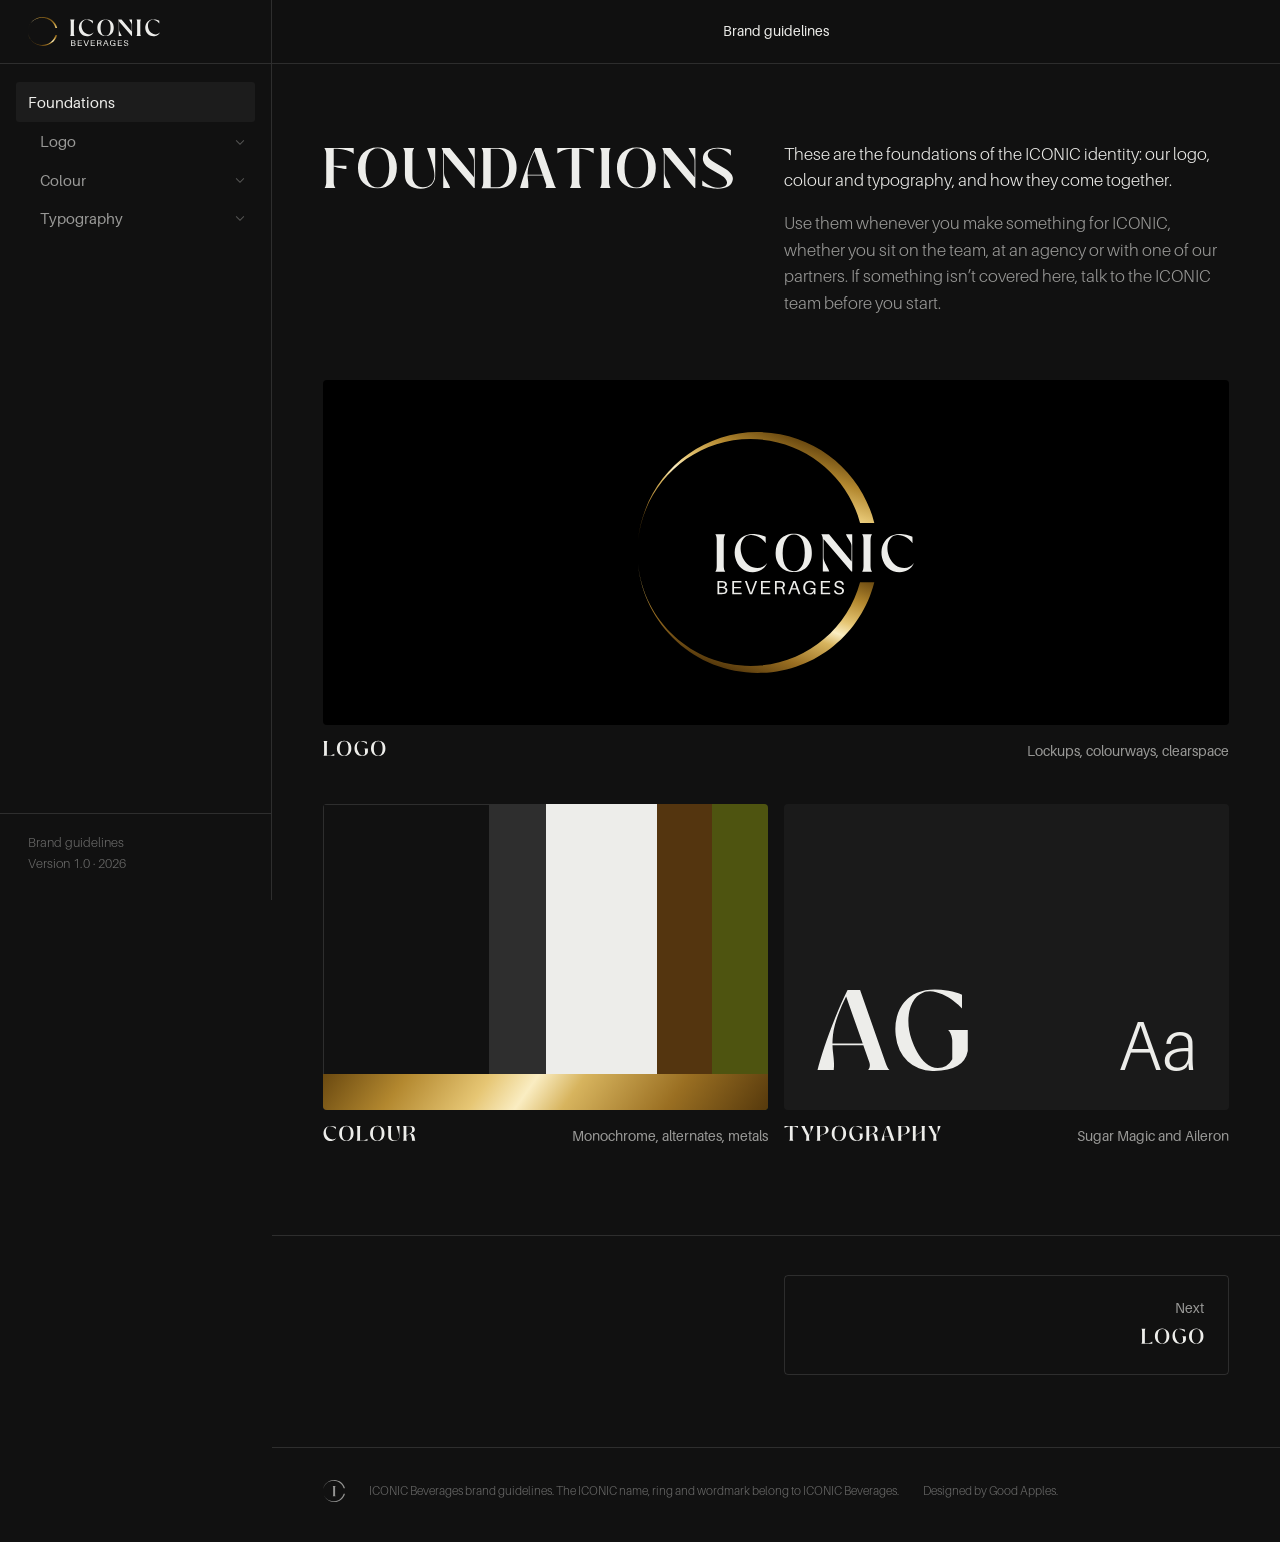
==== index.html @ c7756959 "ICONIC brand guidelines: Foundations site (logo, colour, typography) Static guidelines site modelled" ====
<!doctype html>
<html lang="en-AU">
<head>
<meta charset="utf-8">
<meta name="viewport" content="width=device-width, initial-scale=1">
<title>ICONIC Brand Guidelines</title>
<meta name="description" content="These are the foundations of the ICONIC identity: our logo, colour and typography, and how they come together.Use them whenever you make something for ICON">
<meta name="robots" content="noindex, nofollow">
<meta name="theme-color" content="#111111">
<link rel="icon" href="assets/logo/svg/icon-gold.svg" type="image/svg+xml">
<link rel="stylesheet" href="assets/css/site.css">
</head>
<body data-page="index">
<a class="skip" href="#main">Skip to content</a>

<aside class="sidebar" id="sidebar">
  <div class="sidebar-head">
    <a class="brand" href="index.html" aria-label="ICONIC Beverages brand guidelines home"><img src="assets/logo/svg/wide-stack-gold.svg" alt="ICONIC Beverages" width="150" height="34"></a>
  </div>
  <nav class="nav" aria-label="Guidelines">
    <a class="nav-root" href="index.html" aria-current="page">Foundations</a>
    <ul class="nav-pages">
<li class="nav-page"><a href="logo.html">Logo</a><ul class="nav-subs"><li><a href="logo.html#suite" data-spy="suite">Logo suite</a></li><li><a href="logo.html#anatomy" data-spy="anatomy">Anatomy</a></li><li><a href="logo.html#colourways" data-spy="colourways">Colourways</a></li><li><a href="logo.html#clearspace" data-spy="clearspace">Clearspace</a></li><li><a href="logo.html#minimum-size" data-spy="minimum-size">Minimum size</a></li><li><a href="logo.html#aura" data-spy="aura">Animated aura</a></li><li><a href="logo.html#co-branding" data-spy="co-branding">Co-branding</a></li><li><a href="logo.html#misuse" data-spy="misuse">Incorrect usage</a></li><li><a href="logo.html#downloads" data-spy="downloads">Downloads</a></li></ul></li>
<li class="nav-page"><a href="colour.html">Colour</a><ul class="nav-subs"><li><a href="colour.html#monochrome" data-spy="monochrome">Monochrome</a></li><li><a href="colour.html#alternates" data-spy="alternates">Colour alternates</a></li><li><a href="colour.html#metals" data-spy="metals">Metals</a></li><li><a href="colour.html#pairings" data-spy="pairings">Pairings</a></li><li><a href="colour.html#balance" data-spy="balance">Balance</a></li><li><a href="colour.html#misuse" data-spy="misuse">Incorrect usage</a></li><li><a href="colour.html#downloads" data-spy="downloads">Downloads</a></li></ul></li>
<li class="nav-page"><a href="typography.html">Typography</a><ul class="nav-subs"><li><a href="typography.html#sugar-magic" data-spy="sugar-magic">Sugar Magic</a></li><li><a href="typography.html#aileron" data-spy="aileron">Aileron</a></li><li><a href="typography.html#hierarchy" data-spy="hierarchy">Hierarchy</a></li><li><a href="typography.html#typesetting" data-spy="typesetting">Typesetting</a></li><li><a href="typography.html#fallbacks" data-spy="fallbacks">Fallback fonts</a></li><li><a href="typography.html#misuse" data-spy="misuse">Incorrect usage</a></li></ul></li>
    </ul>
  </nav>
  <div class="sidebar-foot">Brand guidelines<br>Version 1.0 &middot; 2026</div>
</aside>

<div class="shell">
  <header class="topbar">
    <button class="menu-btn" aria-controls="sidebar" aria-expanded="false"><span></span><span></span><span class="sr">Menu</span></button>
    <a class="topbar-mark" href="index.html" aria-label="Home"><img src="assets/logo/svg/icon-gold.svg" alt="" width="28" height="28"></a>
    <span class="topbar-title">Brand guidelines</span>
  </header>

  <main id="main">
    <header class="page-head">
      <h1 class="page-title"><svg class="sm caps display" role="img" aria-label="FOUNDATIONS" viewBox="0 300 16479 1600" style="width:8.0463em;height:0.7812em;vertical-align:0.0000em" xmlns="http://www.w3.org/2000/svg"><path fill="currentColor" d="M60 1901Q81 1867 94.0 1837.0Q107 1807 114.0 1775.0Q121 1743 123.5 1706.5Q126 1670 126 1624V577Q126 527 122.0 489.5Q118 452 109.0 420.5Q100 389 85.5 360.5Q71 332 50 300H1225V539Q1176 493 1102.0 455.0Q1028 417 940.5 389.5Q853 362 757.0 347.0Q661 332 568 332H426V1009L934 1010V1139Q872 1137 802.0 1126.0Q732 1115 663.5 1100.0Q595 1085 533.0 1069.0Q471 1053 426 1043V1624Q426 1674 428.5 1711.5Q431 1749 438.5 1780.5Q446 1812 459.0 1840.5Q472 1869 494 1901ZM2182.88 1882Q2284.88 1880 2370.38 1827.5Q2455.88 1775 2517.38 1675.0Q2578.88 1575 2613.38 1429.0Q2647.88 1283 2647.88 1095Q2647.88 904 2616.38 757.5Q2584.88 611 2524.88 512.5Q2464.88 414 2378.38 363.5Q2291.88 313 2181.88 314Q2075.88 315 1986.88 367.0Q1897.88 419 1834.38 519.5Q1770.88 620 1735.38 768.5Q1699.88 917 1699.88 1110Q1699.88 1296 1732.38 1440.5Q1764.88 1585 1826.88 1683.5Q1888.88 1782 1978.88 1832.5Q2068.88 1883 2182.88 1882ZM2181.88 1915Q1997.88 1915 1852.38 1858.0Q1706.88 1801 1605.38 1695.0Q1503.88 1589 1450.38 1438.0Q1396.88 1287 1396.88 1098Q1396.88 909 1450.38 758.0Q1503.88 607 1605.38 501.0Q1706.88 395 1852.38 338.0Q1997.88 281 2181.88 281Q2361.88 281 2504.38 338.0Q2646.88 395 2745.88 501.0Q2844.88 607 2897.88 758.0Q2950.88 909 2950.88 1098Q2950.88 1287 2897.88 1438.0Q2844.88 1589 2745.88 1695.0Q2646.88 1801 2504.38 1858.0Q2361.88 1915 2181.88 1915ZM3274.76 544Q3274.76 500 3270.76 467.5Q3266.76 435 3258.26 407.5Q3249.76 380 3236.26 354.5Q3222.76 329 3203.76 300H3645.76Q3627.76 327 3614.26 352.5Q3600.76 378 3591.76 406.0Q3582.76 434 3578.76 467.5Q3574.76 501 3574.76 544L3575.76 1446Q3575.76 1535 3606.76 1613.0Q3637.76 1691 3693.26 1748.5Q3748.76 1806 3825.76 1839.0Q3902.76 1872 3993.76 1872Q4100.76 1872 4186.26 1839.0Q4271.76 1806 4331.76 1744.0Q4391.76 1682 4423.76 1594.0Q4455.76 1506 4455.76 1396Q4455.76 1320 4439.26 1225.5Q4422.76 1131 4395.76 1029.0Q4368.76 927 4335.76 823.0Q4302.76 719 4269.76 623.0Q4236.76 527 4207.26 444.0Q4177.76 361 4158.76 303H4486.76V1406Q4486.76 1525 4446.76 1621.5Q4406.76 1718 4331.76 1786.0Q4256.76 1854 4150.26 1890.5Q4043.76 1927 3910.76 1927Q3758.76 1927 3640.76 1891.0Q3522.76 1855 3441.76 1786.0Q3360.76 1717 3318.26 1616.5Q3275.76 1516 3275.76 1387ZM4807.64 508Q4804.64 470 4799.14 442.0Q4793.64 414 4785.14 390.5Q4776.64 367 4765.64 345.5Q4754.64 324 4739.64 300H5073.64L6037.64 1469V809Q6037.64 766 6023.14 721.0Q6008.64 676 5985.64 631.5Q5962.64 587 5934.64 542.5Q5906.64 498 5880.14 456.0Q5853.64 414 5832.14 374.5Q5810.64 335 5799.64 300H6069.64V1900L6031.64 1899L4838.64 498L4839.64 1289Q4839.64 1343 4853.64 1395.5Q4867.64 1448 4890.14 1499.0Q4912.64 1550 4940.14 1600.0Q4967.64 1650 4995.14 1699.5Q5022.64 1749 5046.14 1799.0Q5069.64 1849 5083.64 1900H4807.64ZM6342.52 1906Q6363.52 1873 6376.52 1844.5Q6389.52 1816 6396.52 1784.5Q6403.52 1753 6406.02 1715.0Q6408.52 1677 6408.52 1627V578Q6408.52 528 6406.02 490.0Q6403.52 452 6396.52 420.5Q6389.52 389 6376.52 360.5Q6363.52 332 6342.52 300L7105.52 301Q7207.52 301 7295.02 331.0Q7382.52 361 7454.52 414.5Q7526.52 468 7581.02 542.5Q7635.52 617 7672.52 707.0Q7709.52 797 7727.52 899.0Q7745.52 1001 7743.52 1109Q7741.52 1218 7719.02 1320.0Q7696.52 1422 7655.52 1511.0Q7614.52 1600 7555.02 1673.0Q7495.52 1746 7419.02 1798.0Q7342.52 1850 7250.02 1878.5Q7157.52 1907 7050.52 1907ZM6968.52 1873Q7080.52 1873 7169.02 1812.5Q7257.52 1752 7318.52 1647.5Q7379.52 1543 7411.52 1402.5Q7443.52 1262 7443.52 1103Q7443.52 944 7414.02 803.5Q7384.52 663 7329.02 558.5Q7273.52 454 7192.52 393.5Q7111.52 333 7008.52 333H6708.52V1873ZM8800.400000000001 1404H8184.400000000001Q8186.400000000001 1473 8193.400000000001 1534.5Q8200.400000000001 1596 8206.400000000001 1655.5Q8212.400000000001 1715 8214.400000000001 1775.0Q8216.400000000001 1835 8209.400000000001 1900L7884.400000000001 1899Q7907.400000000001 1806 7942.400000000001 1689.5Q7977.400000000001 1573 8021.400000000001 1441.0Q8065.400000000001 1309 8118.400000000001 1165.5Q8171.400000000001 1022 8230.400000000001 875.0Q8289.400000000001 728 8353.900000000001 582.0Q8418.400000000001 436 8485.400000000001 300H8736.400000000001L9245.400000000001 1753Q9262.400000000001 1801 9280.400000000001 1838.5Q9298.400000000001 1876 9324.400000000001 1900L8897.400000000001 1899Q8908.400000000001 1887 8916.400000000001 1870.5Q8924.400000000001 1854 8928.400000000001 1835.0Q8932.400000000001 1816 8931.400000000001 1794.0Q8930.400000000001 1772 8922.400000000001 1748ZM8457.400000000001 432Q8372.400000000001 601 8318.400000000001 739.5Q8264.400000000001 878 8234.400000000001 992.0Q8204.400000000001 1106 8193.900000000001 1199.0Q8183.400000000001 1292 8183.400000000001 1372H8789.400000000001ZM9876.28 1901Q9896.28 1870 9910.78 1842.5Q9925.28 1815 9934.28 1784.5Q9943.28 1754 9947.78 1718.5Q9952.28 1683 9952.28 1635L9951.28 332H9927.28Q9844.28 332 9764.28 349.5Q9684.28 367 9612.78 394.5Q9541.28 422 9480.28 455.5Q9419.28 489 9374.28 521V300H10830.28V521Q10794.28 489 10735.28 455.5Q10676.28 422 10602.78 394.5Q10529.28 367 10445.78 349.5Q10362.28 332 10278.28 332H10251.28L10252.28 1624Q10252.28 1674 10256.28 1711.5Q10260.28 1749 10269.28 1780.5Q10278.28 1812 10293.28 1840.5Q10308.28 1869 10329.28 1901ZM11443.16 1624Q11443.16 1674 11446.16 1712.5Q11449.16 1751 11456.16 1783.0Q11463.16 1815 11475.66 1843.5Q11488.16 1872 11507.16 1902H11083.16Q11102.16 1872 11113.66 1844.0Q11125.16 1816 11131.66 1784.0Q11138.16 1752 11140.66 1714.0Q11143.16 1676 11143.16 1626V603Q11143.16 549 11141.66 506.5Q11140.16 464 11134.16 428.0Q11128.16 392 11116.16 361.0Q11104.16 330 11083.16 300H11507.16Q11487.16 330 11474.66 361.5Q11462.16 393 11455.16 429.0Q11448.16 465 11445.66 507.5Q11443.16 550 11443.16 604ZM12546.039999999999 1882Q12648.039999999999 1880 12733.539999999999 1827.5Q12819.039999999999 1775 12880.539999999999 1675.0Q12942.039999999999 1575 12976.539999999999 1429.0Q13011.039999999999 1283 13011.039999999999 1095Q13011.039999999999 904 12979.539999999999 757.5Q12948.039999999999 611 12888.039999999999 512.5Q12828.039999999999 414 12741.539999999999 363.5Q12655.039999999999 313 12545.039999999999 314Q12439.039999999999 315 12350.039999999999 367.0Q12261.039999999999 419 12197.539999999999 519.5Q12134.039999999999 620 12098.539999999999 768.5Q12063.039999999999 917 12063.039999999999 1110Q12063.039999999999 1296 12095.539999999999 1440.5Q12128.039999999999 1585 12190.039999999999 1683.5Q12252.039999999999 1782 12342.039999999999 1832.5Q12432.039999999999 1883 12546.039999999999 1882ZM12545.039999999999 1915Q12361.039999999999 1915 12215.539999999999 1858.0Q12070.039999999999 1801 11968.539999999999 1695.0Q11867.039999999999 1589 11813.539999999999 1438.0Q11760.039999999999 1287 11760.039999999999 1098Q11760.039999999999 909 11813.539999999999 758.0Q11867.039999999999 607 11968.539999999999 501.0Q12070.039999999999 395 12215.539999999999 338.0Q12361.039999999999 281 12545.039999999999 281Q12725.039999999999 281 12867.539999999999 338.0Q13010.039999999999 395 13109.039999999999 501.0Q13208.039999999999 607 13261.039999999999 758.0Q13314.039999999999 909 13314.039999999999 1098Q13314.039999999999 1287 13261.039999999999 1438.0Q13208.039999999999 1589 13109.039999999999 1695.0Q13010.039999999999 1801 12867.539999999999 1858.0Q12725.039999999999 1915 12545.039999999999 1915ZM13634.919999999998 508Q13631.919999999998 470 13626.419999999998 442.0Q13620.919999999998 414 13612.419999999998 390.5Q13603.919999999998 367 13592.919999999998 345.5Q13581.919999999998 324 13566.919999999998 300H13900.919999999998L14864.919999999998 1469V809Q14864.919999999998 766 14850.419999999998 721.0Q14835.919999999998 676 14812.919999999998 631.5Q14789.919999999998 587 14761.919999999998 542.5Q14733.919999999998 498 14707.419999999998 456.0Q14680.919999999998 414 14659.419999999998 374.5Q14637.919999999998 335 14626.919999999998 300H14896.919999999998V1900L14858.919999999998 1899L13665.919999999998 498L13666.919999999998 1289Q13666.919999999998 1343 13680.919999999998 1395.5Q13694.919999999998 1448 13717.419999999998 1499.0Q13739.919999999998 1550 13767.419999999998 1600.0Q13794.919999999998 1650 13822.419999999998 1699.5Q13849.919999999998 1749 13873.419999999998 1799.0Q13896.919999999998 1849 13910.919999999998 1900H13634.919999999998ZM16315.8 614Q16268.8 556 16211.8 503.0Q16154.8 450 16085.3 409.5Q16015.8 369 15932.8 345.0Q15849.8 321 15750.8 322Q15677.8 322 15617.3 338.0Q15556.8 354 15511.8 382.0Q15466.8 410 15438.3 447.0Q15409.8 484 15400.8 527Q15379.8 620 15436.8 700.0Q15493.8 780 15632.8 861L16088.8 1132Q16176.8 1182 16239.8 1238.5Q16302.8 1295 16340.8 1353.5Q16378.8 1412 16391.3 1471.0Q16403.8 1530 16391.8 1585Q16377.8 1657 16337.8 1719.5Q16297.8 1782 16224.3 1828.5Q16150.8 1875 16040.3 1901.5Q15929.8 1928 15774.8 1928Q15739.8 1928 15689.3 1923.5Q15638.8 1919 15581.8 1910.5Q15524.8 1902 15464.8 1891.0Q15404.8 1880 15349.8 1867.0Q15294.8 1854 15248.3 1840.5Q15201.8 1827 15172.8 1813V1602Q15233.8 1647 15303.8 1698.0Q15373.8 1749 15450.3 1792.5Q15526.8 1836 15607.8 1864.5Q15688.8 1893 15772.8 1895Q15859.8 1897 15930.3 1883.5Q16000.8 1870 16051.8 1843.0Q16102.8 1816 16131.8 1776.5Q16160.8 1737 16163.8 1688Q16168.8 1608 16096.8 1526.0Q16024.8 1444 15880.8 1361L15464.8 1117Q15400.8 1082 15350.8 1037.5Q15300.8 993 15266.8 942.0Q15232.8 891 15215.3 834.5Q15197.8 778 15198.8 719Q15199.8 635 15225.8 571.0Q15251.8 507 15295.8 459.0Q15339.8 411 15398.8 379.0Q15457.8 347 15524.8 327.0Q15591.8 307 15663.8 298.5Q15735.8 290 15805.8 290Q15877.8 290 15949.8 297.0Q16021.8 304 16088.3 316.0Q16154.8 328 16213.8 345.0Q16272.8 362 16319.8 383Z"/></svg></h1>
      <div class="page-intro"><p>These are the foundations of the ICONIC identity: our logo, colour and typography, and how they come together.</p><p class="muted">Use them whenever you make something for ICONIC, whether you sit on the team, at an agency or with one of our partners. If something isn&rsquo;t covered here, talk to the ICONIC team before you start.</p></div>
    </header>
<div class="cards">
  <a class="card wide" href="logo.html">
    <div class="panel bg-black"><img class="logo" src="assets/logo/svg/primary-stack-gold.svg" alt="" width="420" height="366"></div>
    <div class="card-title"><svg class="sm caps" role="img" aria-label="LOGO" viewBox="0 300 6810 1600" style="width:3.3254em;height:0.7812em;vertical-align:0.0000em" xmlns="http://www.w3.org/2000/svg"><path fill="currentColor" d="M50 1901Q69 1869 81.5 1839.5Q94 1810 101.5 1778.0Q109 1746 112.5 1708.5Q116 1671 116 1624V577Q116 492 102.5 426.5Q89 361 51 300H484Q463 332 449.5 360.5Q436 389 428.5 420.5Q421 452 418.5 489.5Q416 527 416 577L417 1869H624Q686 1869 757.0 1859.5Q828 1850 904.5 1827.0Q981 1804 1060.0 1766.0Q1139 1728 1216 1671V1901ZM2284.8 1882Q2386.8 1880 2472.3 1827.5Q2557.8 1775 2619.3 1675.0Q2680.8 1575 2715.3 1429.0Q2749.8 1283 2749.8 1095Q2749.8 904 2718.3 757.5Q2686.8 611 2626.8 512.5Q2566.8 414 2480.3 363.5Q2393.8 313 2283.8 314Q2177.8 315 2088.8 367.0Q1999.8 419 1936.3 519.5Q1872.8 620 1837.3 768.5Q1801.8 917 1801.8 1110Q1801.8 1296 1834.3 1440.5Q1866.8 1585 1928.8 1683.5Q1990.8 1782 2080.8 1832.5Q2170.8 1883 2284.8 1882ZM2283.8 1915Q2099.8 1915 1954.3000000000002 1858.0Q1808.8 1801 1707.3 1695.0Q1605.8 1589 1552.3 1438.0Q1498.8 1287 1498.8 1098Q1498.8 909 1552.3 758.0Q1605.8 607 1707.3 501.0Q1808.8 395 1954.3000000000002 338.0Q2099.8 281 2283.8 281Q2463.8 281 2606.3 338.0Q2748.8 395 2847.8 501.0Q2946.8 607 2999.8 758.0Q3052.8 909 3052.8 1098Q3052.8 1287 2999.8 1438.0Q2946.8 1589 2847.8 1695.0Q2748.8 1801 2606.3 1858.0Q2463.8 1915 2283.8 1915ZM4132.6 1920Q3988.6 1917 3862.1 1867.5Q3735.6 1818 3638.6 1727.5Q3541.6 1637 3479.6 1507.0Q3417.6 1377 3400.6 1212Q3377.6 1009 3422.6 839.5Q3467.6 670 3570.1 547.5Q3672.6 425 3827.1 357.0Q3981.6 289 4177.6 289Q4233.6 289 4307.1 296.5Q4380.6 304 4456.6 317.5Q4532.6 331 4604.1 350.5Q4675.6 370 4726.6 394V670Q4694.6 635 4651.6 596.0Q4608.6 557 4558.1 519.0Q4507.6 481 4450.6 446.5Q4393.6 412 4333.6 385.5Q4273.6 359 4211.6 343.0Q4149.6 327 4088.6 327Q4053.6 327 4019.6 332.5Q3985.6 338 3952.6 351Q3879.6 378 3824.1 432.0Q3768.6 486 3731.1 560.0Q3693.6 634 3674.1 722.5Q3654.6 811 3653.6 908.0Q3652.6 1005 3669.6 1105.0Q3686.6 1205 3721.6 1301Q3741.6 1356 3768.6 1418.5Q3795.6 1481 3831.1 1543.5Q3866.6 1606 3909.6 1663.5Q3952.6 1721 4004.6 1765.0Q4056.6 1809 4116.1 1835.5Q4175.6 1862 4244.6 1862Q4333.6 1862 4407.1 1819.0Q4480.6 1776 4531.6 1684V1333Q4532.6 1306 4527.1 1273.0Q4521.6 1240 4511.1 1207.5Q4500.6 1175 4484.6 1146.5Q4468.6 1118 4448.6 1100H4841.6V1518Q4804.6 1714 4637.1 1817.0Q4469.6 1920 4170.6 1920ZM5962.4 1882Q6064.4 1880 6149.9 1827.5Q6235.4 1775 6296.9 1675.0Q6358.4 1575 6392.9 1429.0Q6427.4 1283 6427.4 1095Q6427.4 904 6395.9 757.5Q6364.4 611 6304.4 512.5Q6244.4 414 6157.9 363.5Q6071.4 313 5961.4 314Q5855.4 315 5766.4 367.0Q5677.4 419 5613.9 519.5Q5550.4 620 5514.9 768.5Q5479.4 917 5479.4 1110Q5479.4 1296 5511.9 1440.5Q5544.4 1585 5606.4 1683.5Q5668.4 1782 5758.4 1832.5Q5848.4 1883 5962.4 1882ZM5961.4 1915Q5777.4 1915 5631.9 1858.0Q5486.4 1801 5384.9 1695.0Q5283.4 1589 5229.9 1438.0Q5176.4 1287 5176.4 1098Q5176.4 909 5229.9 758.0Q5283.4 607 5384.9 501.0Q5486.4 395 5631.9 338.0Q5777.4 281 5961.4 281Q6141.4 281 6283.9 338.0Q6426.4 395 6525.4 501.0Q6624.4 607 6677.4 758.0Q6730.4 909 6730.4 1098Q6730.4 1287 6677.4 1438.0Q6624.4 1589 6525.4 1695.0Q6426.4 1801 6283.9 1858.0Q6141.4 1915 5961.4 1915Z"/></svg><span class="label">Lockups, colourways, clearspace</span></div>
  </a>
  <a class="card" href="colour.html">
    <div class="panel" style="display:grid;grid-template-columns:3fr 1fr 2fr 1fr 1fr;align-items:stretch">
      <div style="background:#111111;box-shadow:inset 0 0 0 1px var(--line)"></div><div style="background:#2E2E2E"></div><div style="background:#EDEDEA"></div><div style="background:#54350F"></div><div style="background:#4E5410"></div>
      <div style="position:absolute;left:0;right:0;bottom:0;height:12%;background:var(--gold)"></div>
    </div>
    <div class="card-title"><svg class="sm caps" role="img" aria-label="COLOUR" viewBox="0 300 10049 1600" style="width:4.9067em;height:0.7812em;vertical-align:0.0000em" xmlns="http://www.w3.org/2000/svg"><path fill="currentColor" d="M827 1924Q685 1924 562.0 1879.0Q439 1834 342.0 1753.0Q245 1672 177.5 1559.0Q110 1446 78 1309Q48 1182 52.0 1056.5Q56 931 91.5 817.5Q127 704 193.5 607.0Q260 510 354.5 439.0Q449 368 571.5 327.5Q694 287 842 287Q896 287 968.5 295.5Q1041 304 1116.5 319.5Q1192 335 1262.0 357.5Q1332 380 1381 409L1385 685Q1340 617 1272.5 553.0Q1205 489 1123.0 438.5Q1041 388 949.5 357.5Q858 327 766 327Q717 327 670.0 336.5Q623 346 577 366Q507 397 455.0 454.0Q403 511 368.5 586.0Q334 661 319.0 750.0Q304 839 307.5 934.0Q311 1029 335.0 1126.0Q359 1223 403 1314Q448 1406 512.0 1485.0Q576 1564 655.5 1622.0Q735 1680 829.0 1713.0Q923 1746 1029 1746Q1156 1746 1258.0 1694.0Q1360 1642 1448 1530Q1408 1625 1344.5 1698.5Q1281 1772 1200.0 1822.0Q1119 1872 1024.5 1898.0Q930 1924 827 1924ZM2524.8 1882Q2626.8 1880 2712.3 1827.5Q2797.8 1775 2859.3 1675.0Q2920.8 1575 2955.3 1429.0Q2989.8 1283 2989.8 1095Q2989.8 904 2958.3 757.5Q2926.8 611 2866.8 512.5Q2806.8 414 2720.3 363.5Q2633.8 313 2523.8 314Q2417.8 315 2328.8 367.0Q2239.8 419 2176.3 519.5Q2112.8 620 2077.3 768.5Q2041.8 917 2041.8 1110Q2041.8 1296 2074.3 1440.5Q2106.8 1585 2168.8 1683.5Q2230.8 1782 2320.8 1832.5Q2410.8 1883 2524.8 1882ZM2523.8 1915Q2339.8 1915 2194.3 1858.0Q2048.8 1801 1947.3000000000002 1695.0Q1845.8 1589 1792.3 1438.0Q1738.8 1287 1738.8 1098Q1738.8 909 1792.3 758.0Q1845.8 607 1947.3000000000002 501.0Q2048.8 395 2194.3 338.0Q2339.8 281 2523.8 281Q2703.8 281 2846.3 338.0Q2988.8 395 3087.8 501.0Q3186.8 607 3239.8 758.0Q3292.8 909 3292.8 1098Q3292.8 1287 3239.8 1438.0Q3186.8 1589 3087.8 1695.0Q2988.8 1801 2846.3 1858.0Q2703.8 1915 2523.8 1915ZM3627.6 1901Q3646.6 1869 3659.1 1839.5Q3671.6 1810 3679.1 1778.0Q3686.6 1746 3690.1 1708.5Q3693.6 1671 3693.6 1624V577Q3693.6 492 3680.1 426.5Q3666.6 361 3628.6 300H4061.6Q4040.6 332 4027.1 360.5Q4013.6 389 4006.1 420.5Q3998.6 452 3996.1 489.5Q3993.6 527 3993.6 577L3994.6 1869H4201.6Q4263.6 1869 4334.6 1859.5Q4405.6 1850 4482.1 1827.0Q4558.6 1804 4637.6 1766.0Q4716.6 1728 4793.6 1671V1901ZM5862.4 1882Q5964.4 1880 6049.9 1827.5Q6135.4 1775 6196.9 1675.0Q6258.4 1575 6292.9 1429.0Q6327.4 1283 6327.4 1095Q6327.4 904 6295.9 757.5Q6264.4 611 6204.4 512.5Q6144.4 414 6057.9 363.5Q5971.4 313 5861.4 314Q5755.4 315 5666.4 367.0Q5577.4 419 5513.9 519.5Q5450.4 620 5414.9 768.5Q5379.4 917 5379.4 1110Q5379.4 1296 5411.9 1440.5Q5444.4 1585 5506.4 1683.5Q5568.4 1782 5658.4 1832.5Q5748.4 1883 5862.4 1882ZM5861.4 1915Q5677.4 1915 5531.9 1858.0Q5386.4 1801 5284.9 1695.0Q5183.4 1589 5129.9 1438.0Q5076.4 1287 5076.4 1098Q5076.4 909 5129.9 758.0Q5183.4 607 5284.9 501.0Q5386.4 395 5531.9 338.0Q5677.4 281 5861.4 281Q6041.4 281 6183.9 338.0Q6326.4 395 6425.4 501.0Q6524.4 607 6577.4 758.0Q6630.4 909 6630.4 1098Q6630.4 1287 6577.4 1438.0Q6524.4 1589 6425.4 1695.0Q6326.4 1801 6183.9 1858.0Q6041.4 1915 5861.4 1915ZM7036.2 544Q7036.2 500 7032.2 467.5Q7028.2 435 7019.7 407.5Q7011.2 380 6997.7 354.5Q6984.2 329 6965.2 300H7407.2Q7389.2 327 7375.7 352.5Q7362.2 378 7353.2 406.0Q7344.2 434 7340.2 467.5Q7336.2 501 7336.2 544L7337.2 1446Q7337.2 1535 7368.2 1613.0Q7399.2 1691 7454.7 1748.5Q7510.2 1806 7587.2 1839.0Q7664.2 1872 7755.2 1872Q7862.2 1872 7947.7 1839.0Q8033.2 1806 8093.2 1744.0Q8153.2 1682 8185.200000000001 1594.0Q8217.2 1506 8217.2 1396Q8217.2 1320 8200.7 1225.5Q8184.2 1131 8157.2 1029.0Q8130.2 927 8097.2 823.0Q8064.2 719 8031.2 623.0Q7998.2 527 7968.7 444.0Q7939.2 361 7920.2 303H8248.2V1406Q8248.2 1525 8208.2 1621.5Q8168.2 1718 8093.2 1786.0Q8018.2 1854 7911.7 1890.5Q7805.2 1927 7672.2 1927Q7520.2 1927 7402.2 1891.0Q7284.2 1855 7203.2 1786.0Q7122.2 1717 7079.7 1616.5Q7037.2 1516 7037.2 1387ZM8992.0 1653Q8992.0 1697 8994.5 1728.5Q8997.0 1760 9003.5 1787.0Q9010.0 1814 9022.5 1840.5Q9035.0 1867 9055.0 1900H8627.0Q8647.0 1868 8660.0 1842.0Q8673.0 1816 8680.0 1788.5Q8687.0 1761 8689.5 1729.0Q8692.0 1697 8692.0 1653L8693.0 561Q8693.0 517 8690.5 483.0Q8688.0 449 8681.0 418.5Q8674.0 388 8661.5 359.5Q8649.0 331 8628.0 300H9469.0Q9571.0 300 9652.5 331.5Q9734.0 363 9790.0 416.5Q9846.0 470 9875.5 541.0Q9905.0 612 9903.0 692Q9901.0 770 9876.0 824.0Q9851.0 878 9811.0 917.0Q9771.0 956 9720.5 982.5Q9670.0 1009 9617.0 1032.0Q9564.0 1055 9512.0 1078.0Q9460.0 1101 9418.0 1131Q9443.0 1125 9466.0 1122.5Q9489.0 1120 9512.0 1120Q9608.0 1120 9678.0 1168.5Q9748.0 1217 9795.0 1300.5Q9842.0 1384 9869.0 1495.0Q9896.0 1606 9905.0 1732Q9911.0 1788 9926.5 1825.5Q9942.0 1863 9969.0 1900H9574.0Q9586.0 1885 9592.0 1865.5Q9598.0 1846 9599.5 1824.0Q9601.0 1802 9600.0 1780.0Q9599.0 1758 9596.0 1739Q9592.0 1692 9581.5 1631.0Q9571.0 1570 9555.5 1505.5Q9540.0 1441 9520.0 1378.5Q9500.0 1316 9475.5 1267.5Q9451.0 1219 9423.0 1190.5Q9395.0 1162 9364.0 1164Q9327.0 1177 9285.5 1195.5Q9244.0 1214 9202.5 1237.0Q9161.0 1260 9123.0 1286.5Q9085.0 1313 9056.5 1341.5Q9028.0 1370 9010.5 1400.0Q8993.0 1430 8993.0 1459ZM8993.0 1370Q9014.0 1330 9050.5 1299.5Q9087.0 1269 9131.5 1243.0Q9176.0 1217 9226.5 1193.5Q9277.0 1170 9326.0 1145Q9390.0 1105 9442.0 1065.5Q9494.0 1026 9531.5 977.0Q9569.0 928 9590.0 865.5Q9611.0 803 9613.0 716Q9615.0 632 9596.5 561.5Q9578.0 491 9539.5 440.0Q9501.0 389 9443.5 360.5Q9386.0 332 9308.0 332H8993.0Z"/></svg><span class="label">Monochrome, alternates, metals</span></div>
  </a>
  <a class="card" href="typography.html">
    <div class="panel bg-panel" style="justify-content:space-between;align-items:flex-end;padding:7%">
      <div style="font-size:clamp(64px,8vw,124px);line-height:.9"><svg class="sm caps display" role="img" aria-label="AG" viewBox="0 300 3136 1600" style="width:1.5312em;height:0.7812em;vertical-align:0.0000em" xmlns="http://www.w3.org/2000/svg"><path fill="currentColor" d="M966 1404H350Q352 1473 359.0 1534.5Q366 1596 372.0 1655.5Q378 1715 380.0 1775.0Q382 1835 375 1900L50 1899Q73 1806 108.0 1689.5Q143 1573 187.0 1441.0Q231 1309 284.0 1165.5Q337 1022 396.0 875.0Q455 728 519.5 582.0Q584 436 651 300H902L1411 1753Q1428 1801 1446.0 1838.5Q1464 1876 1490 1900L1063 1899Q1074 1887 1082.0 1870.5Q1090 1854 1094.0 1835.0Q1098 1816 1097.0 1794.0Q1096 1772 1088 1748ZM623 432Q538 601 484.0 739.5Q430 878 400.0 992.0Q370 1106 359.5 1199.0Q349 1292 349 1372H955ZM2346.88 1920Q2202.88 1917 2076.38 1867.5Q1949.88 1818 1852.88 1727.5Q1755.88 1637 1693.88 1507.0Q1631.88 1377 1614.88 1212Q1591.88 1009 1636.88 839.5Q1681.88 670 1784.38 547.5Q1886.88 425 2041.38 357.0Q2195.88 289 2391.88 289Q2447.88 289 2521.38 296.5Q2594.88 304 2670.88 317.5Q2746.88 331 2818.38 350.5Q2889.88 370 2940.88 394V670Q2908.88 635 2865.88 596.0Q2822.88 557 2772.38 519.0Q2721.88 481 2664.88 446.5Q2607.88 412 2547.88 385.5Q2487.88 359 2425.88 343.0Q2363.88 327 2302.88 327Q2267.88 327 2233.88 332.5Q2199.88 338 2166.88 351Q2093.88 378 2038.38 432.0Q1982.88 486 1945.38 560.0Q1907.88 634 1888.38 722.5Q1868.88 811 1867.88 908.0Q1866.88 1005 1883.88 1105.0Q1900.88 1205 1935.88 1301Q1955.88 1356 1982.88 1418.5Q2009.88 1481 2045.38 1543.5Q2080.88 1606 2123.88 1663.5Q2166.88 1721 2218.88 1765.0Q2270.88 1809 2330.38 1835.5Q2389.88 1862 2458.88 1862Q2547.88 1862 2621.38 1819.0Q2694.88 1776 2745.88 1684V1333Q2746.88 1306 2741.38 1273.0Q2735.88 1240 2725.38 1207.5Q2714.88 1175 2698.88 1146.5Q2682.88 1118 2662.88 1100H3055.88V1518Q3018.88 1714 2851.38 1817.0Q2683.88 1920 2384.88 1920Z"/></svg></div>
      <div style="font-size:clamp(40px,5.4vw,84px);font-weight:300;line-height:1">Aa</div>
    </div>
    <div class="card-title"><svg class="sm caps" role="img" aria-label="TYPOGRAPHY" viewBox="0 300 16972 1600" style="width:8.2872em;height:0.7812em;vertical-align:0.0000em" xmlns="http://www.w3.org/2000/svg"><path fill="currentColor" d="M552 1901Q572 1870 586.5 1842.5Q601 1815 610.0 1784.5Q619 1754 623.5 1718.5Q628 1683 628 1635L627 332H603Q520 332 440.0 349.5Q360 367 288.5 394.5Q217 422 156.0 455.5Q95 489 50 521V300H1506V521Q1470 489 1411.0 455.5Q1352 422 1278.5 394.5Q1205 367 1121.5 349.5Q1038 332 954 332H927L928 1624Q928 1674 932.0 1711.5Q936 1749 945.0 1780.5Q954 1812 969.0 1840.5Q984 1869 1005 1901ZM2256.8 301Q2242.8 341 2251.3 387.5Q2259.8 434 2285.8 485L2688.8 1263L2787.8 1088Q2825.8 1020 2841.8 948.0Q2857.8 876 2860.8 803.0Q2863.8 730 2858.3 659.0Q2852.8 588 2849.8 522.5Q2846.8 457 2849.8 400.5Q2852.8 344 2871.8 300H3174.8Q3099.8 534 2974.3 790.5Q2848.8 1047 2695.8 1316V1570Q2695.8 1670 2708.3 1753.0Q2720.8 1836 2763.8 1901H2331.8Q2373.8 1836 2385.8 1753.0Q2397.8 1670 2397.8 1570V1332L1975.8 521Q1960.8 493 1945.3 461.5Q1929.8 430 1913.3 400.0Q1896.8 370 1878.8 343.5Q1860.8 317 1840.8 300ZM3874.6 1653Q3874.6 1697 3876.6 1728.5Q3878.6 1760 3885.1 1787.0Q3891.6 1814 3904.1 1840.0Q3916.6 1866 3936.6 1900H3509.6Q3529.6 1868 3542.6 1842.0Q3555.6 1816 3562.6 1788.5Q3569.6 1761 3572.1 1729.0Q3574.6 1697 3574.6 1653L3575.6 561Q3575.6 517 3572.1 481.5Q3568.6 446 3561.1 415.0Q3553.6 384 3541.1 356.0Q3528.6 328 3510.6 300H4351.6Q4459.6 300 4547.6 339.0Q4635.6 378 4695.6 444.5Q4755.6 511 4782.6 599.0Q4809.6 687 4796.6 785Q4788.6 855 4761.6 908.5Q4734.6 962 4695.1 1002.0Q4655.6 1042 4605.1 1071.5Q4554.6 1101 4498.6 1124.0Q4442.6 1147 4383.1 1166.5Q4323.6 1186 4265.6 1205Q4190.6 1230 4120.1 1256.5Q4049.6 1283 3995.1 1319.5Q3940.6 1356 3908.1 1406.5Q3875.6 1457 3875.6 1530ZM3875.6 1399Q3898.6 1348 3939.6 1315.0Q3980.6 1282 4031.1 1256.5Q4081.6 1231 4137.6 1210.0Q4193.6 1189 4247.6 1162Q4299.6 1136 4346.6 1103.5Q4393.6 1071 4429.6 1022.0Q4465.6 973 4487.6 903.0Q4509.6 833 4511.6 734Q4513.6 655 4494.6 582.5Q4475.6 510 4437.1 454.5Q4398.6 399 4341.1 365.5Q4283.6 332 4208.6 332H3875.6ZM5924.4 1882Q6026.4 1880 6111.9 1827.5Q6197.4 1775 6258.9 1675.0Q6320.4 1575 6354.9 1429.0Q6389.4 1283 6389.4 1095Q6389.4 904 6357.9 757.5Q6326.4 611 6266.4 512.5Q6206.4 414 6119.9 363.5Q6033.4 313 5923.4 314Q5817.4 315 5728.4 367.0Q5639.4 419 5575.9 519.5Q5512.4 620 5476.9 768.5Q5441.4 917 5441.4 1110Q5441.4 1296 5473.9 1440.5Q5506.4 1585 5568.4 1683.5Q5630.4 1782 5720.4 1832.5Q5810.4 1883 5924.4 1882ZM5923.4 1915Q5739.4 1915 5593.9 1858.0Q5448.4 1801 5346.9 1695.0Q5245.4 1589 5191.9 1438.0Q5138.4 1287 5138.4 1098Q5138.4 909 5191.9 758.0Q5245.4 607 5346.9 501.0Q5448.4 395 5593.9 338.0Q5739.4 281 5923.4 281Q6103.4 281 6245.9 338.0Q6388.4 395 6487.4 501.0Q6586.4 607 6639.4 758.0Q6692.4 909 6692.4 1098Q6692.4 1287 6639.4 1438.0Q6586.4 1589 6487.4 1695.0Q6388.4 1801 6245.9 1858.0Q6103.4 1915 5923.4 1915ZM7772.2 1920Q7628.2 1917 7501.7 1867.5Q7375.2 1818 7278.2 1727.5Q7181.2 1637 7119.2 1507.0Q7057.2 1377 7040.2 1212Q7017.2 1009 7062.2 839.5Q7107.2 670 7209.7 547.5Q7312.2 425 7466.7 357.0Q7621.2 289 7817.2 289Q7873.2 289 7946.7 296.5Q8020.2 304 8096.2 317.5Q8172.2 331 8243.7 350.5Q8315.2 370 8366.2 394V670Q8334.2 635 8291.2 596.0Q8248.2 557 8197.7 519.0Q8147.2 481 8090.2 446.5Q8033.2 412 7973.2 385.5Q7913.2 359 7851.2 343.0Q7789.2 327 7728.2 327Q7693.2 327 7659.2 332.5Q7625.2 338 7592.2 351Q7519.2 378 7463.7 432.0Q7408.2 486 7370.7 560.0Q7333.2 634 7313.7 722.5Q7294.2 811 7293.2 908.0Q7292.2 1005 7309.2 1105.0Q7326.2 1205 7361.2 1301Q7381.2 1356 7408.2 1418.5Q7435.2 1481 7470.7 1543.5Q7506.2 1606 7549.2 1663.5Q7592.2 1721 7644.2 1765.0Q7696.2 1809 7755.7 1835.5Q7815.2 1862 7884.2 1862Q7973.2 1862 8046.7 1819.0Q8120.2 1776 8171.2 1684V1333Q8172.2 1306 8166.7 1273.0Q8161.2 1240 8150.7 1207.5Q8140.2 1175 8124.2 1146.5Q8108.2 1118 8088.2 1100H8481.2V1518Q8444.2 1714 8276.7 1817.0Q8109.2 1920 7810.2 1920ZM9181.0 1653Q9181.0 1697 9183.5 1728.5Q9186.0 1760 9192.5 1787.0Q9199.0 1814 9211.5 1840.5Q9224.0 1867 9244.0 1900H8816.0Q8836.0 1868 8849.0 1842.0Q8862.0 1816 8869.0 1788.5Q8876.0 1761 8878.5 1729.0Q8881.0 1697 8881.0 1653L8882.0 561Q8882.0 517 8879.5 483.0Q8877.0 449 8870.0 418.5Q8863.0 388 8850.5 359.5Q8838.0 331 8817.0 300H9658.0Q9760.0 300 9841.5 331.5Q9923.0 363 9979.0 416.5Q10035.0 470 10064.5 541.0Q10094.0 612 10092.0 692Q10090.0 770 10065.0 824.0Q10040.0 878 10000.0 917.0Q9960.0 956 9909.5 982.5Q9859.0 1009 9806.0 1032.0Q9753.0 1055 9701.0 1078.0Q9649.0 1101 9607.0 1131Q9632.0 1125 9655.0 1122.5Q9678.0 1120 9701.0 1120Q9797.0 1120 9867.0 1168.5Q9937.0 1217 9984.0 1300.5Q10031.0 1384 10058.0 1495.0Q10085.0 1606 10094.0 1732Q10100.0 1788 10115.5 1825.5Q10131.0 1863 10158.0 1900H9763.0Q9775.0 1885 9781.0 1865.5Q9787.0 1846 9788.5 1824.0Q9790.0 1802 9789.0 1780.0Q9788.0 1758 9785.0 1739Q9781.0 1692 9770.5 1631.0Q9760.0 1570 9744.5 1505.5Q9729.0 1441 9709.0 1378.5Q9689.0 1316 9664.5 1267.5Q9640.0 1219 9612.0 1190.5Q9584.0 1162 9553.0 1164Q9516.0 1177 9474.5 1195.5Q9433.0 1214 9391.5 1237.0Q9350.0 1260 9312.0 1286.5Q9274.0 1313 9245.5 1341.5Q9217.0 1370 9199.5 1400.0Q9182.0 1430 9182.0 1459ZM9182.0 1370Q9203.0 1330 9239.5 1299.5Q9276.0 1269 9320.5 1243.0Q9365.0 1217 9415.5 1193.5Q9466.0 1170 9515.0 1145Q9579.0 1105 9631.0 1065.5Q9683.0 1026 9720.5 977.0Q9758.0 928 9779.0 865.5Q9800.0 803 9802.0 716Q9804.0 632 9785.5 561.5Q9767.0 491 9728.5 440.0Q9690.0 389 9632.5 360.5Q9575.0 332 9497.0 332H9182.0ZM11408.8 1404H10792.8Q10794.8 1473 10801.8 1534.5Q10808.8 1596 10814.8 1655.5Q10820.8 1715 10822.8 1775.0Q10824.8 1835 10817.8 1900L10492.8 1899Q10515.8 1806 10550.8 1689.5Q10585.8 1573 10629.8 1441.0Q10673.8 1309 10726.8 1165.5Q10779.8 1022 10838.8 875.0Q10897.8 728 10962.3 582.0Q11026.8 436 11093.8 300H11344.8L11853.8 1753Q11870.8 1801 11888.8 1838.5Q11906.8 1876 11932.8 1900L11505.8 1899Q11516.8 1887 11524.8 1870.5Q11532.8 1854 11536.8 1835.0Q11540.8 1816 11539.8 1794.0Q11538.8 1772 11530.8 1748ZM11065.8 432Q10980.8 601 10926.8 739.5Q10872.8 878 10842.8 992.0Q10812.8 1106 10802.3 1199.0Q10791.8 1292 10791.8 1372H11397.8ZM12632.599999999999 1653Q12632.599999999999 1697 12634.599999999999 1728.5Q12636.599999999999 1760 12643.099999999999 1787.0Q12649.599999999999 1814 12662.099999999999 1840.0Q12674.599999999999 1866 12694.599999999999 1900H12267.599999999999Q12287.599999999999 1868 12300.599999999999 1842.0Q12313.599999999999 1816 12320.599999999999 1788.5Q12327.599999999999 1761 12330.099999999999 1729.0Q12332.599999999999 1697 12332.599999999999 1653L12333.599999999999 561Q12333.599999999999 517 12330.099999999999 481.5Q12326.599999999999 446 12319.099999999999 415.0Q12311.599999999999 384 12299.099999999999 356.0Q12286.599999999999 328 12268.599999999999 300H13109.599999999999Q13217.599999999999 300 13305.599999999999 339.0Q13393.599999999999 378 13453.599999999999 444.5Q13513.599999999999 511 13540.599999999999 599.0Q13567.599999999999 687 13554.599999999999 785Q13546.599999999999 855 13519.599999999999 908.5Q13492.599999999999 962 13453.099999999999 1002.0Q13413.599999999999 1042 13363.099999999999 1071.5Q13312.599999999999 1101 13256.599999999999 1124.0Q13200.599999999999 1147 13141.099999999999 1166.5Q13081.599999999999 1186 13023.599999999999 1205Q12948.599999999999 1230 12878.099999999999 1256.5Q12807.599999999999 1283 12753.099999999999 1319.5Q12698.599999999999 1356 12666.099999999999 1406.5Q12633.599999999999 1457 12633.599999999999 1530ZM12633.599999999999 1399Q12656.599999999999 1348 12697.599999999999 1315.0Q12738.599999999999 1282 12789.099999999999 1256.5Q12839.599999999999 1231 12895.599999999999 1210.0Q12951.599999999999 1189 13005.599999999999 1162Q13057.599999999999 1136 13104.599999999999 1103.5Q13151.599999999999 1071 13187.599999999999 1022.0Q13223.599999999999 973 13245.599999999999 903.0Q13267.599999999999 833 13269.599999999999 734Q13271.599999999999 655 13252.599999999999 582.5Q13233.599999999999 510 13195.099999999999 454.5Q13156.599999999999 399 13099.099999999999 365.5Q13041.599999999999 332 12966.599999999999 332H12633.599999999999ZM13838.399999999998 1904Q13859.399999999998 1872 13871.399999999998 1843.5Q13883.399999999998 1815 13889.399999999998 1783.5Q13895.399999999998 1752 13896.899999999998 1714.0Q13898.399999999998 1676 13898.399999999998 1627V603Q13898.399999999998 548 13896.399999999998 505.0Q13894.399999999998 462 13888.399999999998 426.0Q13882.399999999998 390 13870.399999999998 360.0Q13858.399999999998 330 13838.399999999998 300H14262.399999999998Q14242.399999999998 330 14229.899999999998 361.5Q14217.399999999998 393 14210.399999999998 429.0Q14203.399999999998 465 14200.899999999998 507.5Q14198.399999999998 550 14198.399999999998 604V1367Q14235.399999999998 1290 14290.399999999998 1237.0Q14345.399999999998 1184 14409.399999999998 1143.0Q14473.399999999998 1102 14540.899999999998 1068.0Q14608.399999999998 1034 14670.399999999998 994.0Q14732.399999999998 954 14783.899999999998 902.0Q14835.399999999998 850 14866.399999999998 775V604Q14866.399999999998 557 14865.399999999998 516.0Q14864.399999999998 475 14858.399999999998 438.0Q14852.399999999998 401 14840.399999999998 367.0Q14828.399999999998 333 14806.399999999998 300H15223.399999999998Q15201.399999999998 333 15189.899999999998 366.5Q15178.399999999998 400 15173.399999999998 437.0Q15168.399999999998 474 15167.399999999998 515.0Q15166.399999999998 556 15166.399999999998 603V1598Q15166.399999999998 1645 15167.899999999998 1686.5Q15169.399999999998 1728 15175.399999999998 1765.0Q15181.399999999998 1802 15192.899999999998 1836.5Q15204.399999999998 1871 15223.399999999998 1904H14806.399999999998Q14828.399999999998 1871 14840.399999999998 1836.5Q14852.399999999998 1802 14858.399999999998 1765.5Q14864.399999999998 1729 14865.399999999998 1688.0Q14866.399999999998 1647 14866.399999999998 1600V842Q14831.399999999998 913 14778.399999999998 961.0Q14725.399999999998 1009 14663.399999999998 1046.0Q14601.399999999998 1083 14534.899999999998 1116.5Q14468.399999999998 1150 14405.899999999998 1193.0Q14343.399999999998 1236 14289.399999999998 1295.5Q14235.399999999998 1355 14198.399999999998 1444V1626Q14198.399999999998 1675 14200.399999999998 1712.5Q14202.399999999998 1750 14208.899999999998 1782.0Q14215.399999999998 1814 14228.399999999998 1843.0Q14241.399999999998 1872 14262.399999999998 1904ZM15974.199999999997 301Q15960.199999999997 341 15968.699999999997 387.5Q15977.199999999997 434 16003.199999999997 485L16406.199999999997 1263L16505.199999999997 1088Q16543.199999999997 1020 16559.199999999997 948.0Q16575.199999999997 876 16578.199999999997 803.0Q16581.199999999997 730 16575.699999999997 659.0Q16570.199999999997 588 16567.199999999997 522.5Q16564.199999999997 457 16567.199999999997 400.5Q16570.199999999997 344 16589.199999999997 300H16892.199999999997Q16817.199999999997 534 16691.699999999997 790.5Q16566.199999999997 1047 16413.199999999997 1316V1570Q16413.199999999997 1670 16425.699999999997 1753.0Q16438.199999999997 1836 16481.199999999997 1901H16049.199999999997Q16091.199999999997 1836 16103.199999999997 1753.0Q16115.199999999997 1670 16115.199999999997 1570V1332L15693.199999999997 521Q15678.199999999997 493 15662.699999999997 461.5Q15647.199999999997 430 15630.699999999997 400.0Q15614.199999999997 370 15596.199999999997 343.5Q15578.199999999997 317 15558.199999999997 300Z"/></svg><span class="label">Sugar Magic and Aileron</span></div>
  </a>
</div>

    <nav class="prevnext" aria-label="Pages"><span></span><a class="pn next" href="logo.html"><span class="label">Next</span><span class="pn-title"><svg class="sm" role="img" aria-label="LOGO" viewBox="0 0 6810 2724" style="width:3.3254em;height:1.3301em;vertical-align:-0.4023em" xmlns="http://www.w3.org/2000/svg"><path fill="currentColor" d="M50 1901Q69 1869 81.5 1839.5Q94 1810 101.5 1778.0Q109 1746 112.5 1708.5Q116 1671 116 1624V577Q116 492 102.5 426.5Q89 361 51 300H484Q463 332 449.5 360.5Q436 389 428.5 420.5Q421 452 418.5 489.5Q416 527 416 577L417 1869H624Q686 1869 757.0 1859.5Q828 1850 904.5 1827.0Q981 1804 1060.0 1766.0Q1139 1728 1216 1671V1901ZM2284.8 1882Q2386.8 1880 2472.3 1827.5Q2557.8 1775 2619.3 1675.0Q2680.8 1575 2715.3 1429.0Q2749.8 1283 2749.8 1095Q2749.8 904 2718.3 757.5Q2686.8 611 2626.8 512.5Q2566.8 414 2480.3 363.5Q2393.8 313 2283.8 314Q2177.8 315 2088.8 367.0Q1999.8 419 1936.3 519.5Q1872.8 620 1837.3 768.5Q1801.8 917 1801.8 1110Q1801.8 1296 1834.3 1440.5Q1866.8 1585 1928.8 1683.5Q1990.8 1782 2080.8 1832.5Q2170.8 1883 2284.8 1882ZM2283.8 1915Q2099.8 1915 1954.3000000000002 1858.0Q1808.8 1801 1707.3 1695.0Q1605.8 1589 1552.3 1438.0Q1498.8 1287 1498.8 1098Q1498.8 909 1552.3 758.0Q1605.8 607 1707.3 501.0Q1808.8 395 1954.3000000000002 338.0Q2099.8 281 2283.8 281Q2463.8 281 2606.3 338.0Q2748.8 395 2847.8 501.0Q2946.8 607 2999.8 758.0Q3052.8 909 3052.8 1098Q3052.8 1287 2999.8 1438.0Q2946.8 1589 2847.8 1695.0Q2748.8 1801 2606.3 1858.0Q2463.8 1915 2283.8 1915ZM4132.6 1920Q3988.6 1917 3862.1 1867.5Q3735.6 1818 3638.6 1727.5Q3541.6 1637 3479.6 1507.0Q3417.6 1377 3400.6 1212Q3377.6 1009 3422.6 839.5Q3467.6 670 3570.1 547.5Q3672.6 425 3827.1 357.0Q3981.6 289 4177.6 289Q4233.6 289 4307.1 296.5Q4380.6 304 4456.6 317.5Q4532.6 331 4604.1 350.5Q4675.6 370 4726.6 394V670Q4694.6 635 4651.6 596.0Q4608.6 557 4558.1 519.0Q4507.6 481 4450.6 446.5Q4393.6 412 4333.6 385.5Q4273.6 359 4211.6 343.0Q4149.6 327 4088.6 327Q4053.6 327 4019.6 332.5Q3985.6 338 3952.6 351Q3879.6 378 3824.1 432.0Q3768.6 486 3731.1 560.0Q3693.6 634 3674.1 722.5Q3654.6 811 3653.6 908.0Q3652.6 1005 3669.6 1105.0Q3686.6 1205 3721.6 1301Q3741.6 1356 3768.6 1418.5Q3795.6 1481 3831.1 1543.5Q3866.6 1606 3909.6 1663.5Q3952.6 1721 4004.6 1765.0Q4056.6 1809 4116.1 1835.5Q4175.6 1862 4244.6 1862Q4333.6 1862 4407.1 1819.0Q4480.6 1776 4531.6 1684V1333Q4532.6 1306 4527.1 1273.0Q4521.6 1240 4511.1 1207.5Q4500.6 1175 4484.6 1146.5Q4468.6 1118 4448.6 1100H4841.6V1518Q4804.6 1714 4637.1 1817.0Q4469.6 1920 4170.6 1920ZM5962.4 1882Q6064.4 1880 6149.9 1827.5Q6235.4 1775 6296.9 1675.0Q6358.4 1575 6392.9 1429.0Q6427.4 1283 6427.4 1095Q6427.4 904 6395.9 757.5Q6364.4 611 6304.4 512.5Q6244.4 414 6157.9 363.5Q6071.4 313 5961.4 314Q5855.4 315 5766.4 367.0Q5677.4 419 5613.9 519.5Q5550.4 620 5514.9 768.5Q5479.4 917 5479.4 1110Q5479.4 1296 5511.9 1440.5Q5544.4 1585 5606.4 1683.5Q5668.4 1782 5758.4 1832.5Q5848.4 1883 5962.4 1882ZM5961.4 1915Q5777.4 1915 5631.9 1858.0Q5486.4 1801 5384.9 1695.0Q5283.4 1589 5229.9 1438.0Q5176.4 1287 5176.4 1098Q5176.4 909 5229.9 758.0Q5283.4 607 5384.9 501.0Q5486.4 395 5631.9 338.0Q5777.4 281 5961.4 281Q6141.4 281 6283.9 338.0Q6426.4 395 6525.4 501.0Q6624.4 607 6677.4 758.0Q6730.4 909 6730.4 1098Q6730.4 1287 6677.4 1438.0Q6624.4 1589 6525.4 1695.0Q6426.4 1801 6283.9 1858.0Q6141.4 1915 5961.4 1915Z"/></svg></span></a></nav>
  </main>

  <footer class="footer">
    <img src="assets/logo/svg/icon-blanc.svg" alt="" width="22" height="22">
    <p>ICONIC Beverages brand guidelines. The ICONIC name, ring and wordmark belong to ICONIC Beverages.</p>
    <p>Designed by Good Apples.</p>
  </footer>
</div>
<script src="assets/js/site.js" defer></script>
</body>
</html>
---- assets/css/site.css ----
/* ICONIC Beverages brand guidelines */
/* Aileron is embedded (CC0) so the fonts also load when the site is opened straight from the folder */

@font-face { font-family: Aileron; src: url([data-uri]) format("woff2"); font-weight: 300; font-style: normal; font-display: swap; }
@font-face { font-family: Aileron; src: url([data-uri]) format("woff2"); font-weight: 300; font-style: italic; font-display: swap; }
@font-face { font-family: Aileron; src: url([data-uri]) format("woff2"); font-weight: 400; font-style: normal; font-display: swap; }
@font-face { font-family: Aileron; src: url([data-uri]) format("woff2"); font-weight: 400; font-style: italic; font-display: swap; }
@font-face { font-family: Aileron; src: url([data-uri]) format("woff2"); font-weight: 600; font-style: normal; font-display: swap; }
@font-face { font-family: Aileron; src: url([data-uri]) format("woff2"); font-weight: 700; font-style: normal; font-display: swap; }

:root {
  --noir: #111111;
  --graphite: #2E2E2E;
  --blanc: #EDEDEA;
  --brown: #54350F;
  --olive: #4E5410;
  --bronze-lite: #B4885A;
  --gold-lite: #DDC68C;
  --gold: linear-gradient(125deg, #6A4910 0%, #B3882F 18%, #E6C674 36%, #FAEDC2 46%, #D7B45E 56%, #9A6F22 78%, #56390C 100%);
  --silver: linear-gradient(125deg, #5C5C5C 0%, #9E9E9E 18%, #D9D9D9 36%, #F8F8F8 46%, #C9C9C9 56%, #8C8C8C 78%, #4E4E4E 100%);
  --bronze: linear-gradient(125deg, #55321A 0%, #9A6636 18%, #D19E68 36%, #F2D5AC 46%, #BF8A55 56%, #80502A 78%, #45280F 100%);
  --graphite-grad: linear-gradient(125deg, #1C1C1C 0%, #3A3A3A 18%, #5E5E5E 36%, #7C7C7C 46%, #4C4C4C 56%, #2E2E2E 78%, #151515 100%);

  --bg: var(--noir);
  --ink: var(--blanc);
  --muted: rgba(237, 237, 234, .62);
  --faint: rgba(237, 237, 234, .4);
  --line: rgba(237, 237, 234, .13);
  --panel: #1A1A1A;
  --side-w: 272px;
  --gut: clamp(20px, 4vw, 64px);
  --radius: 4px;
  --bar-h: 64px;  /* sidebar header and top bar share one height so their borders line up */
  --gap: 16px;  /* card grid gap; the page-head columns use it too so the intro sits on the grid */
}

*, *::before, *::after { box-sizing: border-box; }
html { -webkit-text-size-adjust: 100%; scroll-behavior: smooth; scroll-padding-top: 88px; }
body { margin: 0; background: var(--bg); color: var(--ink); font: 300 16px/1.625 Aileron, "Helvetica Neue", Arial, sans-serif; -webkit-font-smoothing: antialiased; text-rendering: optimizeLegibility; }
img, video, svg { max-width: 100%; }
img, video { display: block; height: auto; }
a { color: inherit; text-decoration-thickness: 1px; text-underline-offset: .2em; }
a:hover { color: #fff; }
p { margin: 0 0 1em; }
p:last-child { margin-bottom: 0; }
strong { font-weight: 600; }
::selection { background: var(--gold-lite); color: var(--noir); }
:focus-visible { outline: 2px solid var(--gold-lite); outline-offset: 3px; }
.sr { position: absolute; width: 1px; height: 1px; overflow: hidden; clip: rect(0 0 0 0); white-space: nowrap; }
.skip { position: absolute; left: -999px; top: 8px; z-index: 50; background: var(--blanc); color: var(--noir); padding: 8px 14px; }
.skip:focus { left: 8px; }

/* Sugar Magic outlines (see _build/sugar.py) */
svg.sm { display: inline-block; overflow: visible; }

/* ---------- labels & small type ---------- */
/* Capitals belong to Sugar Magic alone: every Aileron style below is sentence case, untracked */
.label { font-size: 14px; font-weight: 400; color: var(--muted); line-height: 1.4; }
.muted { color: var(--muted); }

/* ---------- sidebar ---------- */
.sidebar { position: fixed; inset: 0 auto 0 0; width: var(--side-w); display: flex; flex-direction: column; border-right: 1px solid var(--line); background: var(--noir); z-index: 30; overflow-y: auto; overscroll-behavior: contain; }
.sidebar-head { height: var(--bar-h); display: flex; align-items: center; padding: 0 28px; border-bottom: 1px solid var(--line); flex: none; }
.brand { display: block; }
.brand img { width: 132px; height: auto; }
.nav { padding: 18px 16px 24px; flex: 1; }
.nav ul { list-style: none; margin: 0; padding: 0; }
.nav a { display: block; text-decoration: none; border-radius: 3px; }
.nav-root { font-size: 15px; font-weight: 400; padding: 8px 12px; color: var(--ink); }
.nav-page > a { font-size: 15px; font-weight: 400; padding: 7px 12px 7px 24px; color: var(--muted); position: relative; }
.nav-page > a::after { content: ""; position: absolute; right: 12px; top: 50%; width: 6px; height: 6px; border-right: 1px solid currentColor; border-bottom: 1px solid currentColor; transform: translateY(-70%) rotate(45deg); opacity: .5; transition: transform .2s; }
.nav-page.is-current > a { color: var(--ink); }
.nav-page.is-current > a::after { transform: translateY(-30%) rotate(-135deg); }
.nav-root[aria-current], .nav a:hover { color: var(--ink); background: rgba(237, 237, 234, .05); }
.nav-subs { display: none; padding: 2px 0 10px !important; }
.nav-page.is-current .nav-subs { display: block; }
.nav-subs a { position: relative; font-size: 14px; padding: 5px 12px 5px 36px; color: var(--faint); }
.nav-subs a.is-active { color: var(--ink); }
.nav-subs a.is-active::before { content: ""; position: absolute; left: 22px; top: 50%; margin-top: -3px; width: 6px; height: 6px; border-radius: 50%; background: var(--gold); }
.sidebar-foot { padding: 18px 28px 26px; font-size: 13px; color: var(--faint); border-top: 1px solid var(--line); line-height: 1.6; }

/* ---------- shell ---------- */
.shell { margin-left: var(--side-w); min-width: 0; }
.topbar { position: sticky; top: 0; z-index: 20; height: var(--bar-h); display: flex; align-items: center; justify-content: center; gap: 14px; padding: 0 var(--gut); background: rgba(17, 17, 17, .86); backdrop-filter: blur(14px); -webkit-backdrop-filter: blur(14px); border-bottom: 1px solid var(--line); }
.topbar-title { font-size: 14px; font-weight: 400; }
.topbar-mark, .menu-btn { display: none; }
main { padding: 0 var(--gut); }

/* ---------- page head ---------- */
.page-head { display: grid; grid-template-columns: minmax(0, 1fr) minmax(0, 1fr); gap: 32px var(--gap); padding: clamp(48px, 6vw, 96px) 0 clamp(44px, 5vw, 80px); align-items: start; }
.page-title { margin: 0; font-weight: 400; font-size: clamp(32px, 4vw, 58px); line-height: 1.1; color: var(--ink); }
.page-intro { font-size: clamp(17px, 1.3vw, 19px); line-height: 1.55; font-weight: 300; max-width: 34em; }

/* ---------- sections ---------- */
.sec { position: relative; padding: clamp(56px, 7vw, 104px) 0; }
.sec::before, .prevnext::before { content: ""; position: absolute; top: 0; left: calc(-1 * var(--gut)); right: calc(-1 * var(--gut)); border-top: 1px solid var(--line); }
.sec-head { display: grid; grid-template-columns: minmax(0, 1fr); gap: 18px; margin-bottom: clamp(32px, 4vw, 52px); }
.sec-head .title-row { display: flex; align-items: center; justify-content: space-between; gap: 16px; }
.sec-head h2 { margin: 0; font-size: clamp(17px, 1.5vw, 21px); font-weight: 400; line-height: 1.25; }
.sec-head .copy { max-width: 40em; }
.sec-head .copy p { color: var(--muted); }
.sec-head .copy p:first-child { color: var(--ink); }
h3 { font-size: 18px; font-weight: 400; line-height: 1.35; margin: 0; color: var(--ink); }
.sub { margin-top: clamp(40px, 5vw, 72px); }
.sub-head { display: grid; grid-template-columns: minmax(0, 1fr); gap: 8px; margin-bottom: 24px; }
.sub-head p { color: var(--muted); max-width: 40em; }

/* ---------- grids ---------- */
.grid { display: grid; gap: var(--gap); }
.g2 { grid-template-columns: repeat(2, minmax(0, 1fr)); }
.g3 { grid-template-columns: repeat(3, minmax(0, 1fr)); }
.g4 { grid-template-columns: repeat(4, minmax(0, 1fr)); }
.g5 { grid-template-columns: repeat(5, minmax(0, 1fr)); }
.span2 { grid-column: span 2; }
.span-all { grid-column: 1 / -1; }

/* ---------- panels ---------- */
.panel { position: relative; background: var(--panel); border-radius: var(--radius); overflow: hidden; display: flex; align-items: center; justify-content: center; aspect-ratio: 16 / 10; }
.panel.tall { aspect-ratio: 4 / 5; }
.panel.square { aspect-ratio: 1; }
.panel.wide { aspect-ratio: 21 / 9; }
.panel.hero { aspect-ratio: 16 / 8; }
.panel.auto { aspect-ratio: auto; padding: clamp(32px, 5vw, 72px); }
.panel > img.logo { width: 46%; max-width: 420px; max-height: 70%; object-fit: contain; }
.panel > img.logo.sm { width: 28%; }
.panel > img.logo.xs { width: 16%; }
.panel > img.logo.lg { width: 58%; max-width: 560px; }
.panel > img.cover, .panel > video.cover { position: absolute; inset: 0; width: 100%; height: 100%; object-fit: cover; }
.panel .shade { position: absolute; inset: 0; background: linear-gradient(180deg, rgba(0,0,0,.05), rgba(0,0,0,.45)); }
.panel .over { position: relative; z-index: 2; }
.panel img.over[style*="absolute"] { position: absolute; }
.bg-noir { background: var(--noir); box-shadow: inset 0 0 0 1px var(--line); }
.bg-black { background: #000; }
.bg-graphite { background: var(--graphite); }
.bg-blanc { background: var(--blanc); color: var(--noir); }
.bg-brown { background: var(--brown); }
.bg-olive { background: var(--olive); }
.bg-panel { background: var(--panel); }
.cap { margin-top: 12px; }
.cap .label { display: block; color: var(--ink); font-size: 15px; }
.cap p { font-size: 14px; color: var(--muted); margin: 3px 0 0; max-width: 32em; }
.tag { position: absolute; left: 16px; top: 16px; z-index: 3; height: 32px; display: flex; align-items: center; font-size: 13px; color: var(--muted); }
.bg-blanc .tag { color: rgba(17, 17, 17, .6); }

/* per-card download, like the Cash App guidelines */
.dl-pill { position: absolute; right: 16px; top: 16px; z-index: 3; height: 32px; display: inline-flex; align-items: center; gap: 8px; padding: 0 13px; border: 1px solid rgba(237, 237, 234, .22); border-radius: 40px; background: rgba(17, 17, 17, .55); -webkit-backdrop-filter: blur(8px); backdrop-filter: blur(8px); font-size: 13px; text-decoration: none; color: var(--ink); }
.dl-pill::after { content: "\2193"; }
.dl-pill:hover { border-color: var(--gold-lite); color: var(--gold-lite); }

/* placeholder for mockups / animation Joey will supply */
.ph { background: repeating-linear-gradient(135deg, #161616 0 14px, #1b1b1b 14px 28px); box-shadow: inset 0 0 0 1px rgba(221, 198, 140, .35); flex-direction: column; gap: 10px; text-align: center; padding: 24px; }
.ph .ph-label { font-size: 14px; color: var(--gold-lite); }
.ph .ph-note { font-size: 14px; color: var(--muted); max-width: 26em; line-height: 1.5; }

/* ---------- logo anatomy / clearspace diagrams ---------- */
.diagram { width: 100%; height: 100%; }
.diagram text { font: 400 13px Aileron, sans-serif; fill: var(--muted); }

/* ---------- variant selector ---------- */
.selector { display: grid; grid-template-columns: minmax(0, 2.2fr) minmax(0, 1fr); gap: var(--gap); align-items: stretch; }
/* the preview matches the height of the colour list beside it */
.selector .stage { aspect-ratio: auto; min-height: 0; box-shadow: inset 0 0 0 1px var(--line); transition: background-color .35s; }
.selector .stage img { position: absolute; top: 50%; left: 50%; transform: translate(-50%, -50%); height: 66%; width: auto; max-width: 70%; object-fit: contain; transition: opacity .25s; }
.selector .controls { display: flex; flex-direction: column; gap: 8px; }
.chip { display: flex; align-items: center; gap: 12px; width: 100%; padding: 10px 12px; background: transparent; border: 1px solid var(--line); border-radius: var(--radius); color: var(--ink); font: inherit; font-size: 14px; cursor: pointer; text-align: left; }
.chip:hover { border-color: rgba(237, 237, 234, .35); }
.chip[aria-pressed="true"] { border-color: var(--gold-lite); }
.chip i { width: 22px; height: 22px; border-radius: 50%; flex: none; box-shadow: inset 0 0 0 1px rgba(237, 237, 234, .25); }
.chip span { margin-left: auto; font-size: 13px; color: var(--muted); }
.selector .result { margin-top: 8px; padding: 14px 12px; border-top: 1px solid var(--line); font-size: 14px; color: var(--muted); }
.selector .result strong { color: var(--ink); font-weight: 400; display: block; font-size: 15px; }

/* ---------- tabs (e.g. gradient / flat colourways) ---------- */
.tab-bar { display: inline-flex; gap: 4px; padding: 4px; border: 1px solid var(--line); border-radius: 40px; margin-bottom: 18px; }
.tab-bar button { padding: 8px 18px; border: 0; border-radius: 40px; background: transparent; color: var(--muted); font: inherit; font-size: 15px; cursor: pointer; transition: background-color .2s, color .2s; }
.tab-bar button:hover { color: var(--ink); }
.tab-bar button[aria-selected="true"] { background: rgba(237, 237, 234, .1); color: var(--ink); }
.tab-note { color: var(--muted); max-width: 40em; margin: 0 0 24px; }

/* ---------- swatches ---------- */
.swatch { border-radius: var(--radius); overflow: hidden; background: var(--panel); display: flex; flex-direction: column; }
.swatch .chipblock { aspect-ratio: 4 / 3; padding: 16px; display: flex; flex-direction: column; justify-content: flex-end; }
.swatch.tall .chipblock { aspect-ratio: 1; }
.swatch .name { font-size: 16px; font-weight: 400; }
.swatch .role { font-size: 13px; opacity: .7; }
.vals { list-style: none; margin: 0; padding: 12px 16px 14px; font-size: 13px; }
.vals li { display: flex; justify-content: space-between; gap: 10px; padding: 3px 0; border-bottom: 1px solid var(--line); }
.vals li:last-child { border-bottom: 0; }
.vals .k { color: var(--faint); }
.copyable { background: none; border: 0; padding: 0; color: var(--ink); font: inherit; cursor: copy; text-align: right; }
.copyable:hover { color: var(--gold-lite); }
.copyable.copied::after { content: " copied"; color: var(--gold-lite); }
.tbc { color: var(--gold-lite); }
.ratio { display: flex; height: 120px; border-radius: var(--radius); overflow: hidden; }
.ratio > div { display: flex; align-items: flex-end; padding: 10px 12px; font-size: 13px; }
.stops { height: 56px; border-radius: var(--radius); position: relative; }
.stop-row { display: grid; grid-template-columns: repeat(7, minmax(0, 1fr)); gap: 6px; margin-top: 10px; font-size: 12px; }
.stop-row div { display: flex; flex-direction: column; gap: 2px; }
.stop-row i { display: block; height: 18px; border-radius: 2px; }
.stop-row span { color: var(--muted); }

/* contrast table */
.table-wrap { overflow-x: auto; }
table { width: 100%; border-collapse: collapse; font-size: 14px; }
th, td { text-align: left; padding: 12px 14px 12px 0; border-bottom: 1px solid var(--line); vertical-align: middle; }
th { font-weight: 400; font-size: 13px; color: var(--faint); }
.pair { display: inline-flex; align-items: center; justify-content: center; width: 64px; height: 34px; border-radius: 3px; font-size: 15px; font-weight: 400; }
.pass { color: var(--ink); }
.fail { color: var(--faint); }

/* ---------- do / don't ---------- */
.rule { display: flex; flex-direction: column; }
.rule .panel { aspect-ratio: 4 / 3; }
.rule .verdict { display: flex; gap: 6px; align-items: baseline; margin-top: 12px; font-size: 14px; color: var(--muted); }
.rule .verdict b { font-weight: 400; color: var(--ink); flex: none; }
.rule.dont .verdict b::before { content: "\2715\00a0"; color: #E5484D; }
.rule.do .verdict b::before { content: "\2713\00a0"; color: var(--gold-lite); }
.dont .panel img { opacity: .95; }
/* thin red diagonal strike across every "don't" card, corner to corner */
.rule.dont .panel::after { content: ""; position: absolute; inset: 0; z-index: 6; pointer-events: none; background: linear-gradient(to top right, transparent calc(50% - 1px), #E5484D calc(50% - .5px), #E5484D calc(50% + .5px), transparent calc(50% + 1px)); }
.rule .frame { position: relative; display: flex; align-items: center; justify-content: center; background: var(--graphite); }
.rule .frame img { min-width: 0; max-width: 100%; flex: none; }

/* ---------- type specimens ---------- */
.specimen { font-size: clamp(56px, 9vw, 150px); line-height: 1; color: var(--ink); overflow: hidden; }
.glyphs { font-size: clamp(20px, 2.4vw, 34px); line-height: 1.5; }
.aileron-hero { font-size: clamp(56px, 9vw, 150px); font-weight: 300; line-height: 1; letter-spacing: -.01em; }
.weights { display: grid; grid-template-columns: repeat(4, minmax(0, 1fr)); gap: 16px; }
.weights div { padding: 20px; background: var(--panel); border-radius: var(--radius); }
.weights .w { font-size: 40px; line-height: 1.1; margin-bottom: 6px; }
.scale { width: 100%; }
.scale .row { display: grid; grid-template-columns: 160px minmax(0, 1fr) 200px; gap: 24px; align-items: baseline; padding: 22px 0; border-bottom: 1px solid var(--line); }
.scale .row:first-child { border-top: 1px solid var(--line); }
.scale .meta { font-size: 12px; color: var(--muted); line-height: 1.5; }
.t-display { font-size: 56px; line-height: 1.1; }
.t-heading { font-size: 22px; line-height: 1.2; }
.t-sub { font-size: 20px; font-weight: 400; line-height: 1.4; }
.t-body { font-size: 16px; font-weight: 300; line-height: 1.625; }
.t-label { font-size: 14px; font-weight: 400; }
.t-caption { font-size: 13px; color: var(--muted); }

/* ---------- spec lists ---------- */
.spec { list-style: none; padding: 0; margin: 0; }
.spec li { display: flex; justify-content: space-between; gap: 16px; padding: 10px 0; border-bottom: 1px solid var(--line); font-size: 14px; }
.spec li span:first-child { color: var(--muted); }

/* ---------- cards (typesetting) ---------- */
.pillar { background: var(--panel); border-radius: var(--radius); padding: 28px 24px; }
.pillar p { color: var(--muted); font-size: 15px; }

/* ---------- downloads ---------- */
.dl { list-style: none; margin: 0; padding: 0; border-top: 1px solid var(--line); }
.dl li { display: grid; grid-template-columns: minmax(0, 1fr) auto; gap: 16px; align-items: center; padding: 18px 0; border-bottom: 1px solid var(--line); }
.dl .what { font-size: 16px; }
.dl .what small { display: block; font-size: 13px; color: var(--muted); margin-top: 2px; }
.btn { display: inline-flex; align-items: center; gap: 10px; padding: 10px 16px; border: 1px solid rgba(237, 237, 234, .3); border-radius: 40px; font-size: 13px;  text-decoration: none; white-space: nowrap; }
.btn:hover { border-color: var(--gold-lite); color: var(--gold-lite); }
.btn::after { content: "\2193"; }
.btn.ext::after { content: "\2197"; }

/* ---------- index cards ---------- */
.cards { display: grid; grid-template-columns: repeat(2, minmax(0, 1fr)); gap: 44px var(--gap); padding-bottom: clamp(56px, 7vw, 104px); }
.card { text-decoration: none; display: block; }
.card.wide { grid-column: 1 / -1; }
.card.wide .panel { aspect-ratio: 21 / 8; }
.card .panel { aspect-ratio: 16 / 11; transition: transform .5s cubic-bezier(.2, .7, .2, 1); }
.card:hover .panel { transform: translateY(-3px); }
.card .card-title { display: flex; justify-content: space-between; align-items: baseline; margin-top: 16px; font-size: 19px; }
.card .card-title .label { font-size: 14px; }

/* ---------- prev / next ---------- */
.prevnext { position: relative; display: grid; grid-template-columns: 1fr 1fr; gap: var(--gap); padding: 40px 0 72px; }
.pn { text-decoration: none; padding: 22px 24px; border: 1px solid var(--line); border-radius: var(--radius); display: flex; flex-direction: column; gap: 8px; }
.pn:hover { border-color: rgba(237, 237, 234, .35); }
.pn.next { text-align: right; align-items: flex-end; }
.pn-title { font-size: 19px; line-height: 1.2; }

.footer { border-top: 1px solid var(--line); padding: 32px var(--gut) 40px; display: flex; flex-wrap: wrap; gap: 6px 24px; align-items: center; font-size: 12px; color: var(--faint); }
.footer p { margin: 0; }
.footer img { opacity: .6; }

/* ---------- responsive ---------- */
@media (max-width: 1180px) {
  .g4 { grid-template-columns: repeat(2, minmax(0, 1fr)); }
  .g5 { grid-template-columns: repeat(3, minmax(0, 1fr)); }
  .weights { grid-template-columns: repeat(2, minmax(0, 1fr)); }
  .scale .row { grid-template-columns: 120px minmax(0, 1fr); }
  .scale .row .meta:last-child { grid-column: 2; }
}
@media (max-width: 960px) {
  :root { --side-w: 0px; --bar-h: 56px; }
  .sidebar { width: min(320px, 86vw); transform: translateX(-100%); transition: transform .3s cubic-bezier(.2, .7, .2, 1); box-shadow: 0 0 60px rgba(0, 0, 0, .6); }
  body.nav-open .sidebar { transform: none; }
  body.nav-open .shell::before { content: ""; position: fixed; inset: 0; background: rgba(0, 0, 0, .55); z-index: 25; }
  .topbar { justify-content: space-between; }
  .topbar-mark { display: block; }
  .topbar-mark img { width: 26px; height: 26px; }
  .menu-btn { display: flex; flex-direction: column; justify-content: center; gap: 6px; width: 40px; height: 40px; margin-left: -8px; padding: 0 8px; background: none; border: 0; cursor: pointer; }
  .menu-btn span:not(.sr) { display: block; height: 1px; background: var(--ink); }
  .topbar-title { position: absolute; left: 50%; transform: translateX(-50%); font-size: 12px; }
  .page-head { grid-template-columns: 1fr; }
  .g3 { grid-template-columns: repeat(2, minmax(0, 1fr)); }
  .selector { grid-template-columns: 1fr; }
  .selector .stage { aspect-ratio: 16 / 10; }
  .selector .controls { display: grid; grid-template-columns: repeat(2, minmax(0, 1fr)); }
  .selector .result { grid-column: 1 / -1; }
}
@media (max-width: 640px) {
  body { font-size: 15.5px; }
  .g2, .g3, .cards { grid-template-columns: 1fr; }
  .g4, .weights { grid-template-columns: repeat(2, minmax(0, 1fr)); gap: 12px; }
  .card.wide .panel { aspect-ratio: 16 / 11; }
  .g5 { grid-template-columns: repeat(2, minmax(0, 1fr)); }
  .span2 { grid-column: auto; }
  .panel > img.logo { width: 58%; }
  .panel > img.logo.sm { width: 40%; }
  .panel > img.logo.xs { width: 24%; }
  .scale .row { grid-template-columns: 1fr; gap: 8px; }
  .scale .row .meta:last-child { grid-column: auto; }
  .t-display { font-size: 38px; }
  .stop-row { grid-template-columns: repeat(4, minmax(0, 1fr)); }
  .prevnext { grid-template-columns: 1fr; }
  .pn.next { text-align: left; align-items: flex-start; }
  .card .card-title { font-size: 17px; }
  .dl li { grid-template-columns: 1fr; }
  .dl .btn { justify-self: start; }
}
@media (prefers-reduced-motion: reduce) {
  *, *::before, *::after { animation: none !important; transition: none !important; scroll-behavior: auto !important; }
}
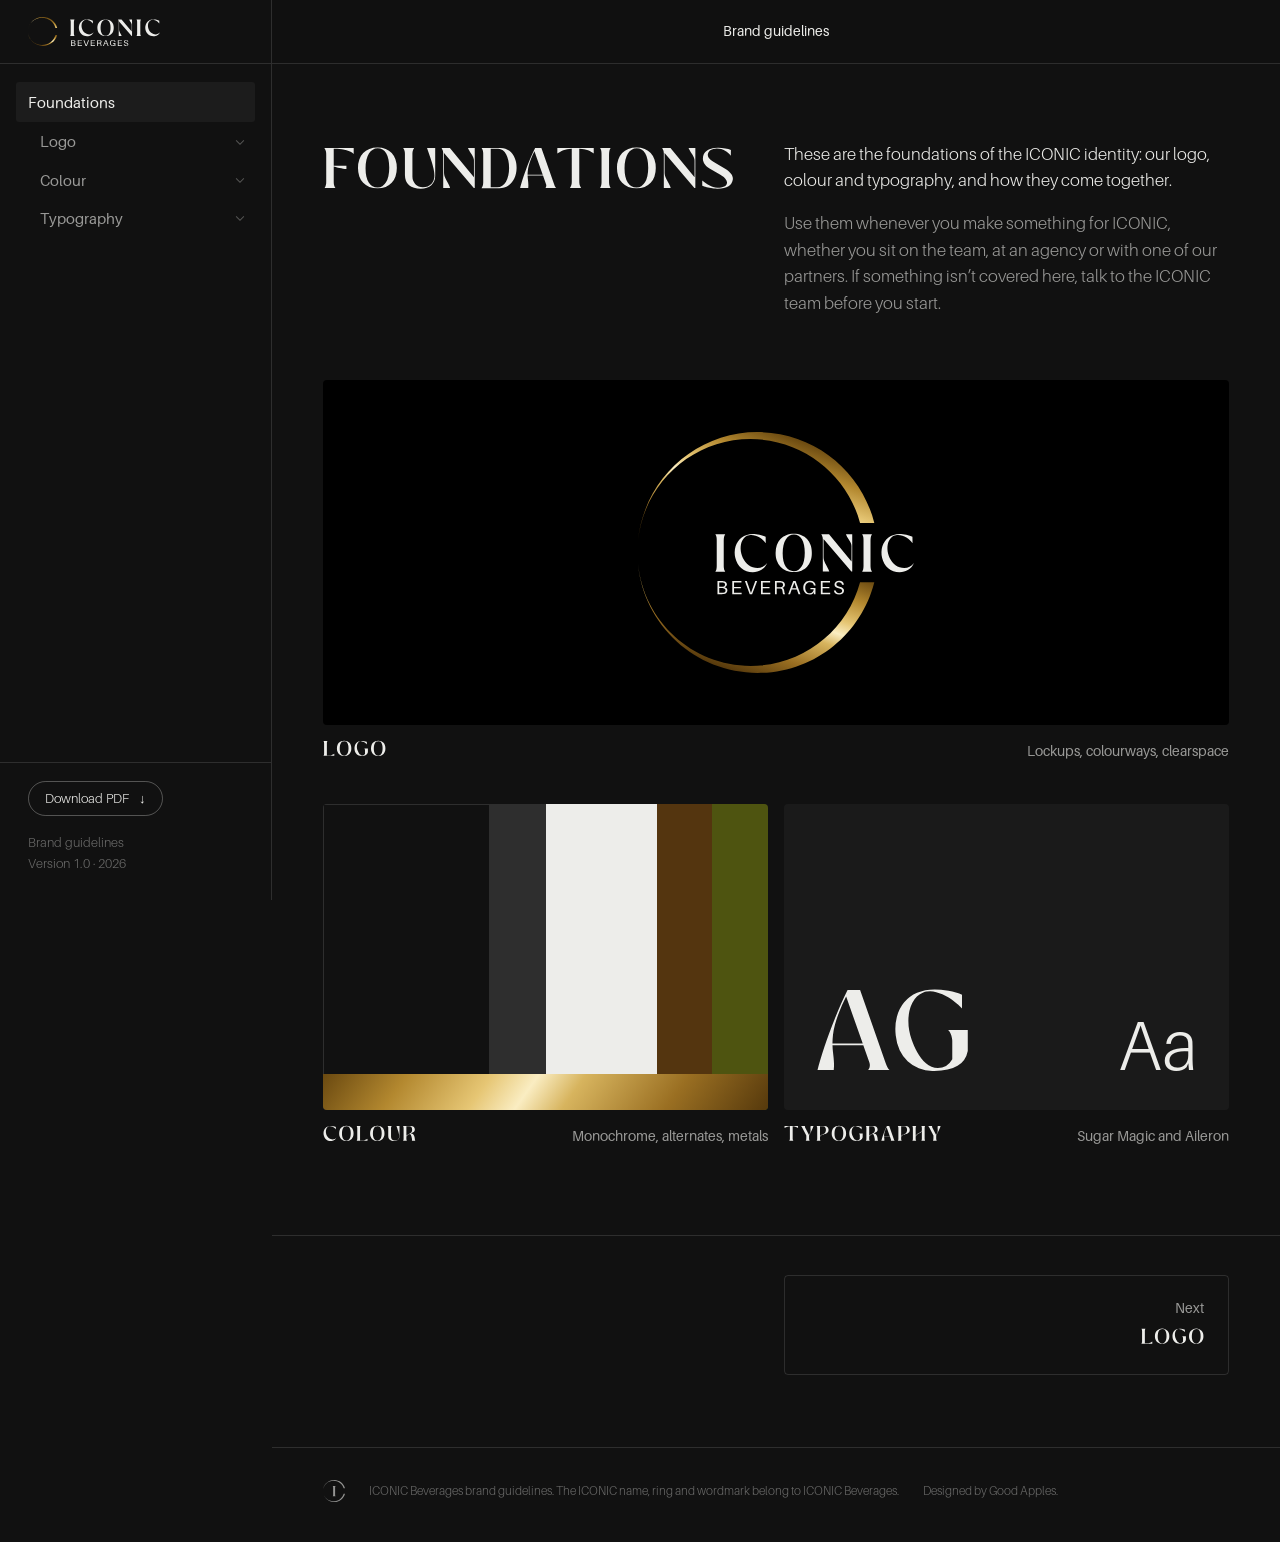
==== commit bd38cbdd: "PDF version of the guidelines, with a Download PDF link in the sidebar A4 landscape, 32 pages, on th" ====
--- a/index.html
+++ b/index.html
@@ -25,7 +25,7 @@
 <li class="nav-page"><a href="typography.html">Typography</a><ul class="nav-subs"><li><a href="typography.html#sugar-magic" data-spy="sugar-magic">Sugar Magic</a></li><li><a href="typography.html#aileron" data-spy="aileron">Aileron</a></li><li><a href="typography.html#hierarchy" data-spy="hierarchy">Hierarchy</a></li><li><a href="typography.html#typesetting" data-spy="typesetting">Typesetting</a></li><li><a href="typography.html#fallbacks" data-spy="fallbacks">Fallback fonts</a></li><li><a href="typography.html#misuse" data-spy="misuse">Incorrect usage</a></li></ul></li>
     </ul>
   </nav>
-  <div class="sidebar-foot">Brand guidelines<br>Version 1.0 &middot; 2026</div>
+  <div class="sidebar-foot"><a class="btn" href="assets/downloads/ICONIC-Brand-Guidelines.pdf" download>Download PDF</a>Brand guidelines<br>Version 1.0 &middot; 2026</div>
 </aside>
 
 <div class="shell">
--- a/assets/css/site.css
+++ b/assets/css/site.css
@@ -42,6 +42,7 @@
 a { color: inherit; text-decoration-thickness: 1px; text-underline-offset: .2em; }
 a:hover { color: #fff; }
 p { margin: 0 0 1em; }
+p, li, .note, .cap p, .verdict { text-wrap: pretty; }  /* no orphan words */
 p:last-child { margin-bottom: 0; }
 strong { font-weight: 600; }
 ::selection { background: var(--gold-lite); color: var(--noir); }
@@ -78,6 +79,7 @@
 .nav-subs a.is-active { color: var(--ink); }
 .nav-subs a.is-active::before { content: ""; position: absolute; left: 22px; top: 50%; margin-top: -3px; width: 6px; height: 6px; border-radius: 50%; background: var(--gold); }
 .sidebar-foot { padding: 18px 28px 26px; font-size: 13px; color: var(--faint); border-top: 1px solid var(--line); line-height: 1.6; }
+.sidebar-foot .btn { display: flex; width: fit-content; margin-bottom: 16px; color: var(--ink); line-height: 1; }
 
 /* ---------- shell ---------- */
 .shell { margin-left: var(--side-w); min-width: 0; }
@@ -156,12 +158,29 @@
 .diagram { width: 100%; height: 100%; }
 .diagram text { font: 400 13px Aileron, sans-serif; fill: var(--muted); }
 
+/* anatomy annotations: small labels that draw in when the diagram scrolls into view (dot, then line, then label) */
+.anatomy .anno path { fill: none; stroke: rgba(237, 237, 234, .4); stroke-width: .7; }
+.anatomy .anno circle { fill: var(--gold-lite); }
+.anatomy .anno text { font: 400 8.5px Aileron, sans-serif; fill: var(--muted); }
+.anatomy.armed .anno circle { transform-box: fill-box; transform-origin: center; transform: scale(0); transition: transform .45s cubic-bezier(.2, .7, .2, 1) var(--d); }
+.anatomy.armed .anno path { stroke-dasharray: 1; stroke-dashoffset: 1; transition: stroke-dashoffset .8s cubic-bezier(.45, 0, .2, 1) calc(var(--d) + .2s); }
+.anatomy.armed .anno text { opacity: 0; transform: translateX(var(--dx)); transition: opacity .5s ease calc(var(--d) + .85s), transform .6s cubic-bezier(.2, .7, .2, 1) calc(var(--d) + .85s); }
+.anatomy.armed.in-view .anno circle { transform: scale(1); }
+.anatomy.armed.in-view .anno path { stroke-dashoffset: 0; }
+.anatomy.armed.in-view .anno text { opacity: 1; transform: none; }
+
 /* ---------- variant selector ---------- */
 .selector { display: grid; grid-template-columns: minmax(0, 2.2fr) minmax(0, 1fr); gap: var(--gap); align-items: stretch; }
 /* the preview matches the height of the colour list beside it */
 .selector .stage { aspect-ratio: auto; min-height: 0; box-shadow: inset 0 0 0 1px var(--line); transition: background-color .35s; }
 .selector .stage img { position: absolute; top: 50%; left: 50%; transform: translate(-50%, -50%); height: 66%; width: auto; max-width: 70%; object-fit: contain; transition: opacity .25s; }
 .selector .controls { display: flex; flex-direction: column; gap: 8px; }
+/* ring switch: appears in the card on backgrounds with a second metal (Blanc: Graphite or Gold) */
+.ring-switch { position: absolute; left: 16px; top: 16px; z-index: 3; display: inline-flex; gap: 2px; padding: 3px; border: 1px solid rgba(17, 17, 17, .14); border-radius: 40px; background: rgba(237, 237, 234, .7); }
+.ring-switch[hidden] { display: none; }
+.ring-switch button { white-space: nowrap; padding: 6px 14px; border: 0; border-radius: 40px; background: transparent; color: rgba(17, 17, 17, .55); font: inherit; font-size: 13px; cursor: pointer; transition: background-color .2s, color .2s; }
+.ring-switch button:hover { color: #111111; }
+.ring-switch button[aria-pressed="true"] { background: rgba(17, 17, 17, .08); color: #111111; }
 .chip { display: flex; align-items: center; gap: 12px; width: 100%; padding: 10px 12px; background: transparent; border: 1px solid var(--line); border-radius: var(--radius); color: var(--ink); font: inherit; font-size: 14px; cursor: pointer; text-align: left; }
 .chip:hover { border-color: rgba(237, 237, 234, .35); }
 .chip[aria-pressed="true"] { border-color: var(--gold-lite); }
@@ -169,6 +188,9 @@
 .chip span { margin-left: auto; font-size: 13px; color: var(--muted); }
 .selector .result { margin-top: 8px; padding: 14px 12px; border-top: 1px solid var(--line); font-size: 14px; color: var(--muted); }
 .selector .result strong { color: var(--ink); font-weight: 400; display: block; font-size: 15px; }
+.selector .result:has(.note) { display: grid; }
+.selector .result .note { grid-area: 1 / 1; visibility: hidden; }
+.selector .result .note.on { visibility: visible; }
 
 /* ---------- tabs (e.g. gradient / flat colourways) ---------- */
 .tab-bar { display: inline-flex; gap: 4px; padding: 4px; border: 1px solid var(--line); border-radius: 40px; margin-bottom: 18px; }
@@ -303,6 +325,7 @@
   .selector { grid-template-columns: 1fr; }
   .selector .stage { aspect-ratio: 16 / 10; }
   .selector .controls { display: grid; grid-template-columns: repeat(2, minmax(0, 1fr)); }
+  .chip span { white-space: nowrap; }
   .selector .result { grid-column: 1 / -1; }
 }
 @media (max-width: 640px) {
@@ -311,6 +334,10 @@
   .g4, .weights { grid-template-columns: repeat(2, minmax(0, 1fr)); gap: 12px; }
   .card.wide .panel { aspect-ratio: 16 / 11; }
   .g5 { grid-template-columns: repeat(2, minmax(0, 1fr)); }
+  .selector .controls { grid-template-columns: 1fr; }
+  .selector .stage { aspect-ratio: 4 / 3; }
+  .ring-switch { left: 10px; top: 10px; }
+  .ring-switch button { padding: 5px 11px; font-size: 12px; }
   .span2 { grid-column: auto; }
   .panel > img.logo { width: 58%; }
   .panel > img.logo.sm { width: 40%; }
